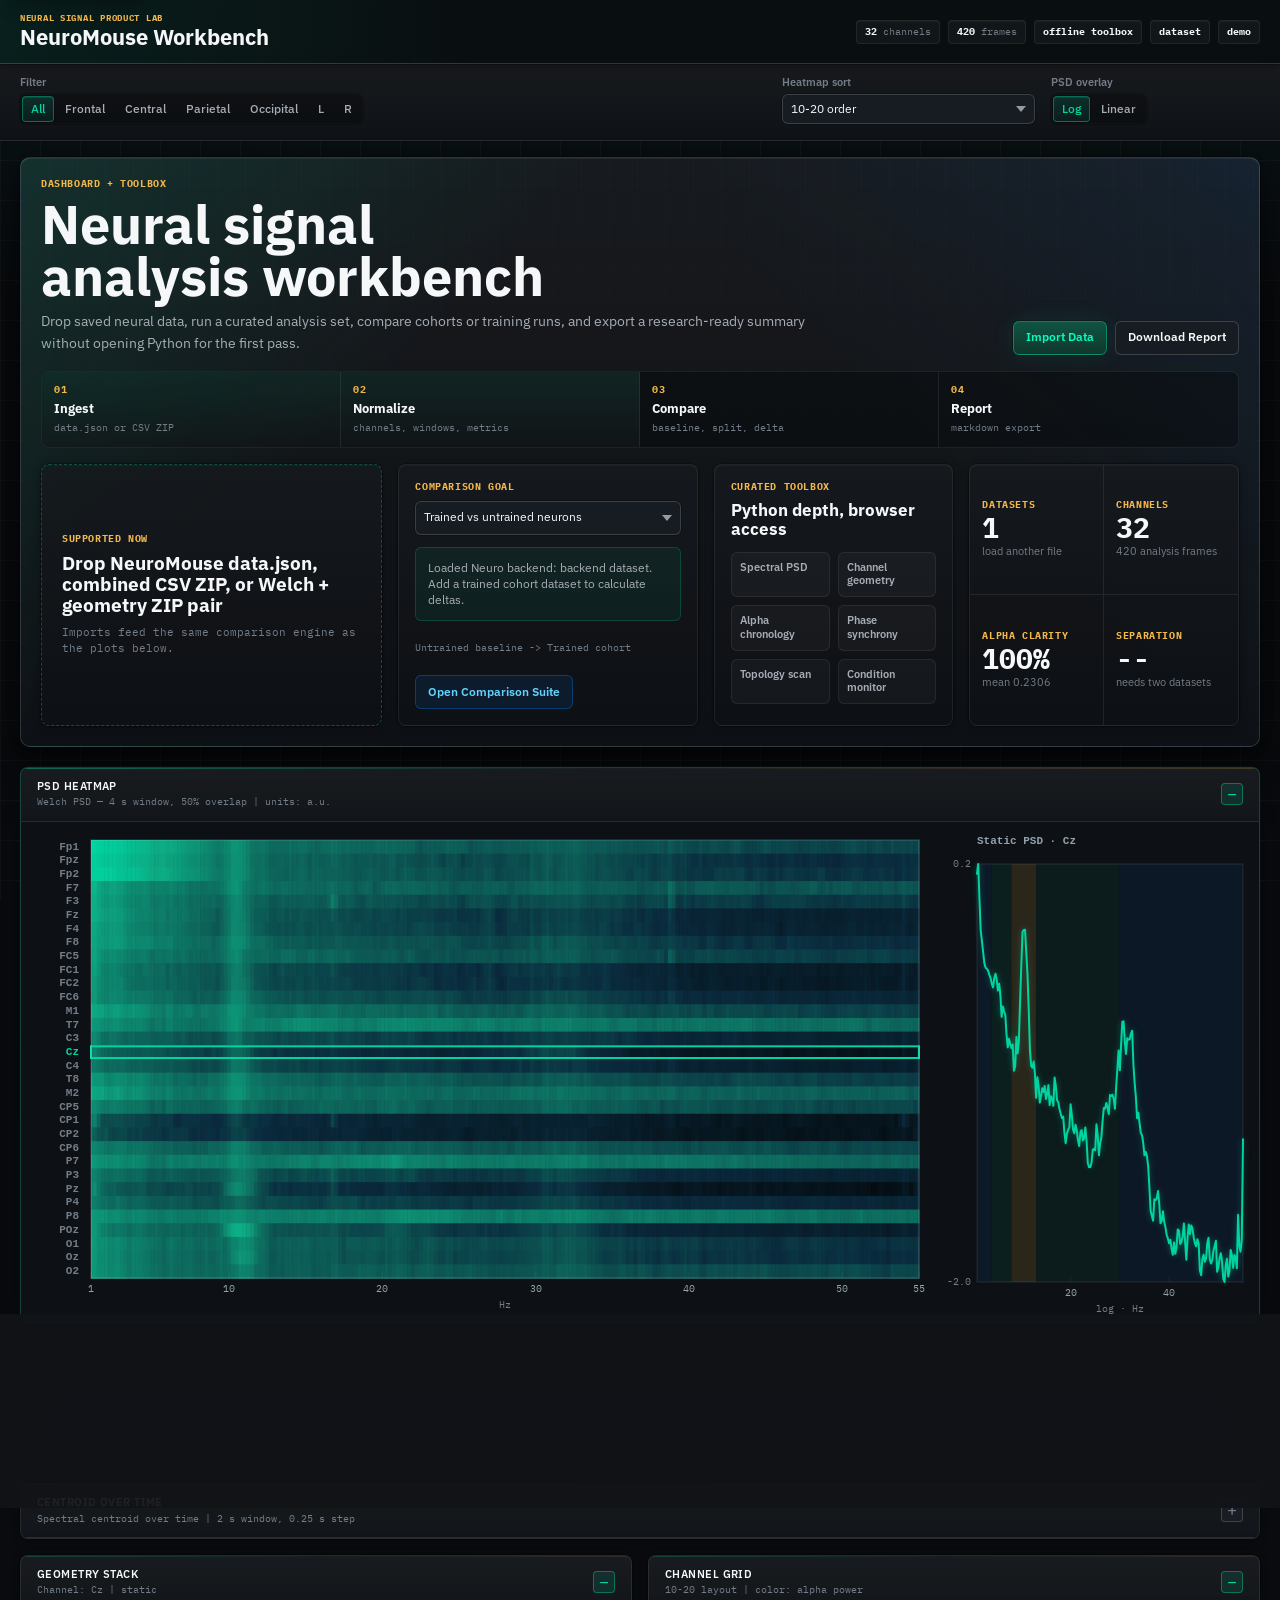
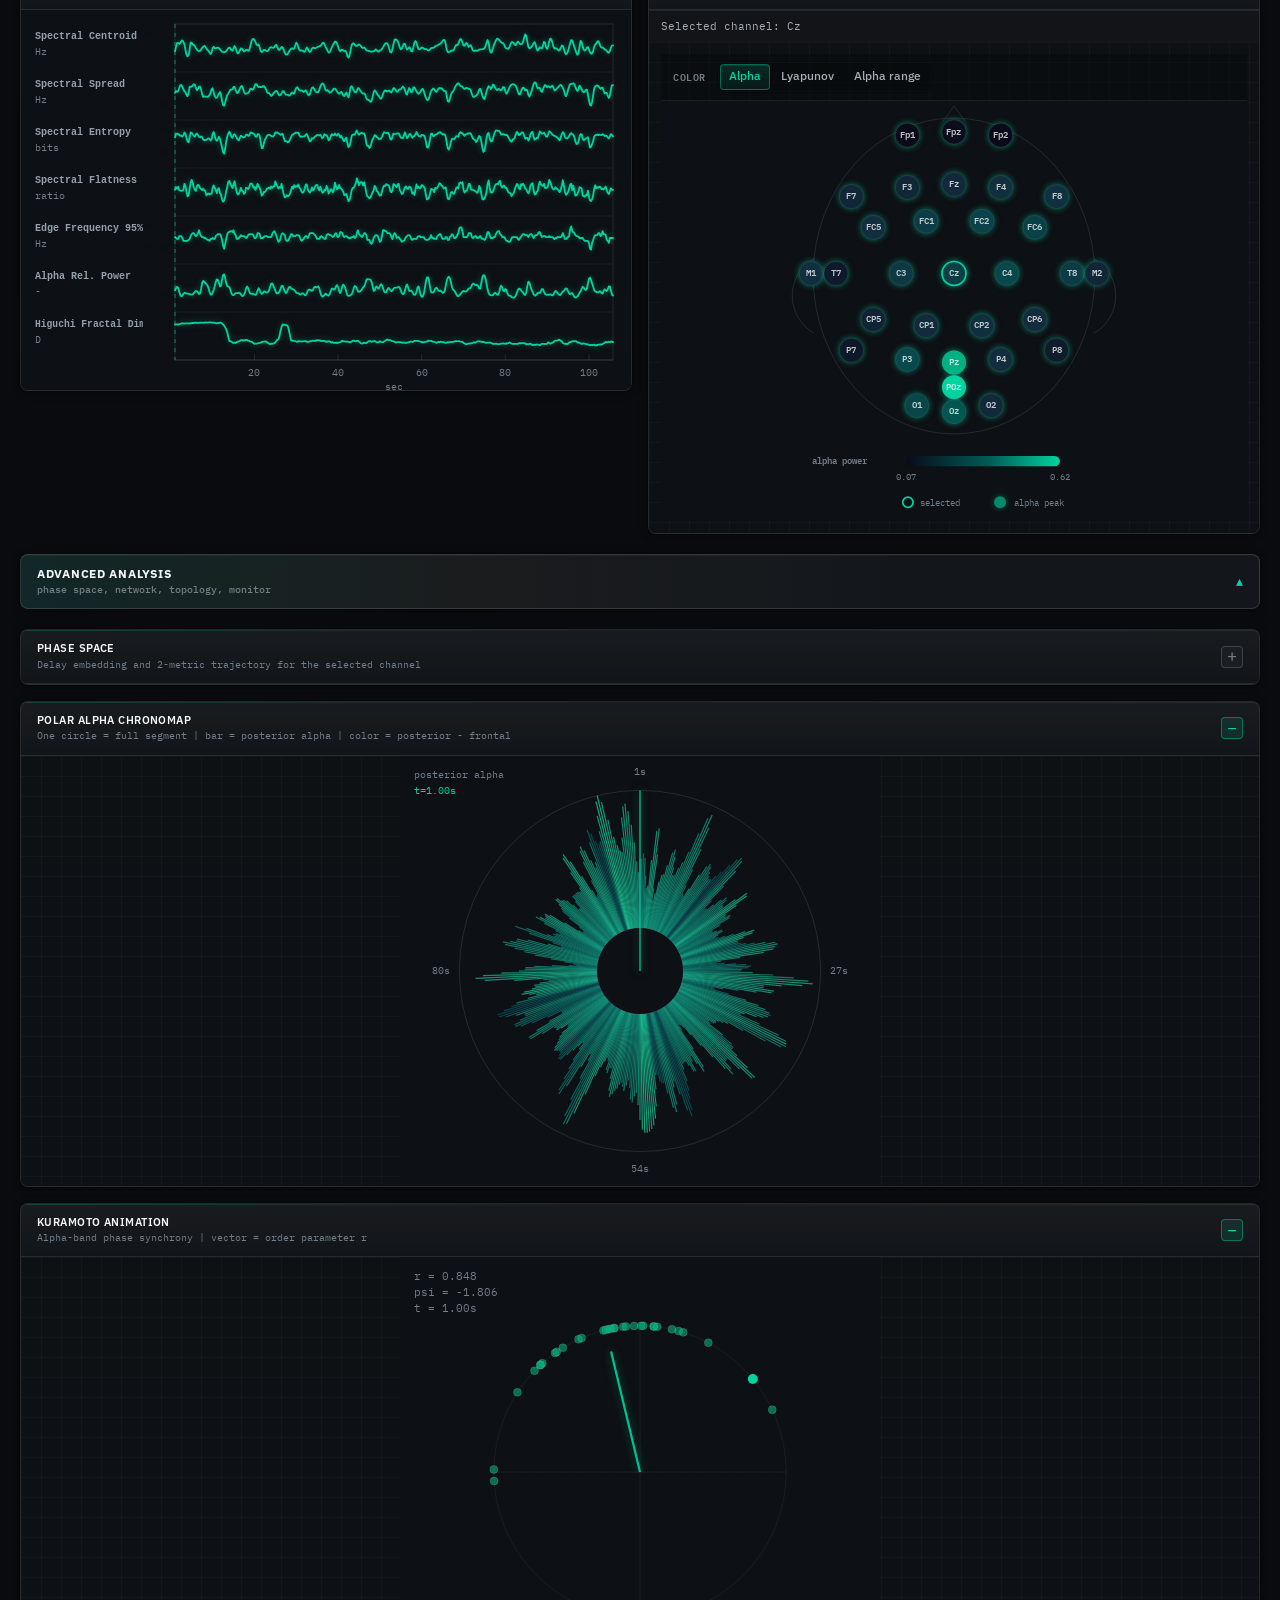
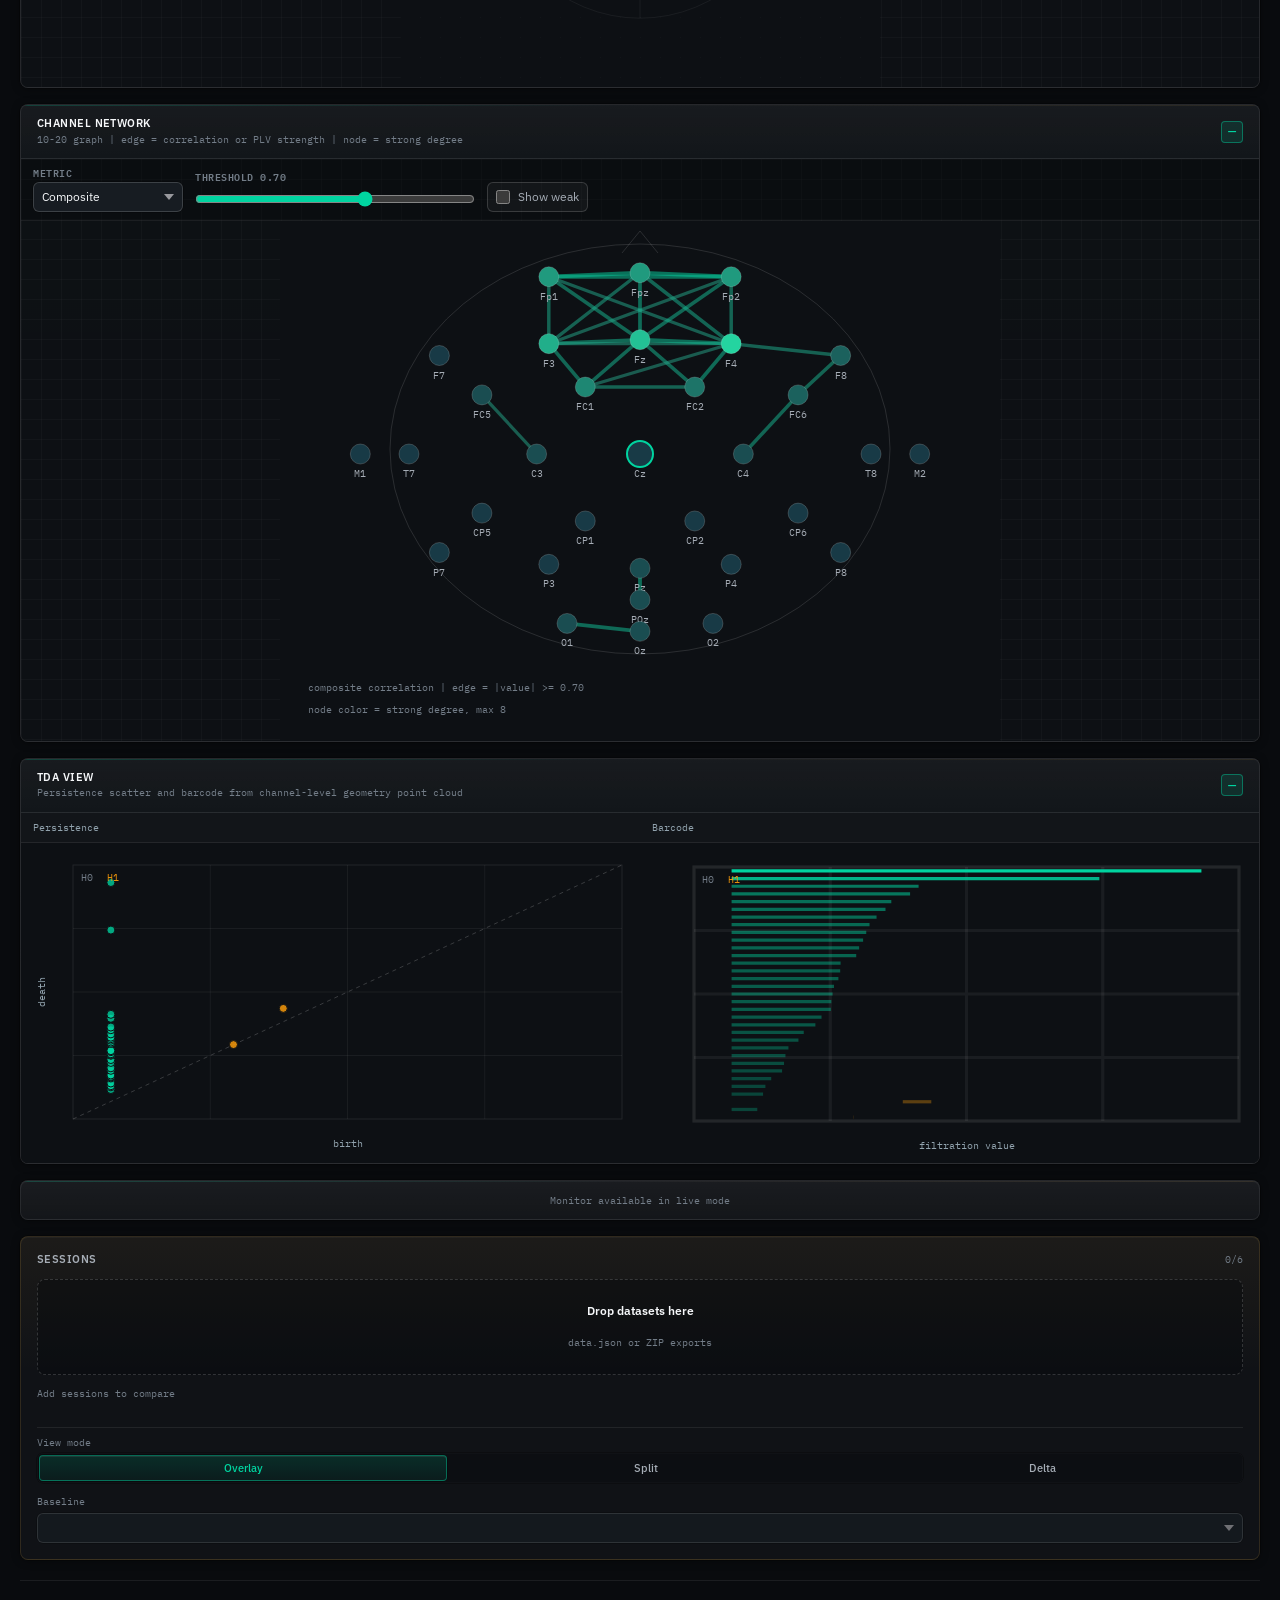
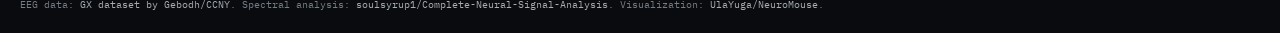
==== GUI/neuro_signal_importer_analyzer/neuro_signal_webapp/neuromouse/index.html @ 522aad85 "new GUI version" ====
<!doctype html>
<html lang="en">
  <head>
    <meta charset="utf-8">
    <meta name="viewport" content="width=device-width, initial-scale=1">
    <meta name="description" content="NeuroMouse neural signal analysis workbench for offline and live EEG comparison.">
    <meta name="theme-color" content="#111113">
    <title>NeuroMouse Neural Workbench</title>
    <link rel="icon" href="data:,">
    <link rel="preconnect" href="https://fonts.googleapis.com">
    <link rel="preconnect" href="https://fonts.gstatic.com" crossorigin>
    <link href="https://fonts.googleapis.com/css2?family=IBM+Plex+Mono:wght@400;500;600;700&family=IBM+Plex+Sans:wght@400;500;600;700&display=swap" rel="stylesheet">
    <link rel="stylesheet" href="./style.css?v=0.11.0">
  </head>
  <body>
    <a class="skip-link" href="#dashboard">Skip to dashboard</a>
    <div class="app-shell">
      <header class="app-header">
        <div class="brand-block">
          <span class="brand-kicker">Neural Signal Product Lab</span>
          <h1>NeuroMouse Workbench</h1>
        </div>
        <div class="header-status" aria-label="Dashboard dataset summary">
          <span><strong>32</strong> channels</span>
          <span><strong>420</strong> frames</span>
          <span><strong>offline</strong> toolbox</span>
        </div>
      </header>

      <section class="control-panel" aria-label="Dashboard controls">
        <div class="control-panel-body">
          <div class="control-group control-group-filter">
            <span class="control-label">Filter</span>
            <div class="segmented" data-control="filter" role="group" aria-label="Channel filter">
              <button type="button" class="is-active" data-filter="all" aria-label="Show all channels">All</button>
              <button type="button" data-filter="frontal" aria-label="Show frontal channels">Frontal</button>
              <button type="button" data-filter="central_temporal" aria-label="Show central channels">Central</button>
              <button type="button" data-filter="parietal" aria-label="Show parietal channels">Parietal</button>
              <button type="button" data-filter="occipital" aria-label="Show occipital channels">Occipital</button>
              <button type="button" data-filter="L" aria-label="Show left hemisphere channels">L</button>
              <button type="button" data-filter="R" aria-label="Show right hemisphere channels">R</button>
            </div>
          </div>

          <div class="control-group">
            <label class="control-label" for="channel-sort">Heatmap sort</label>
            <select id="channel-sort">
              <option value="layout">10-20 order</option>
              <option value="alpha">Alpha power</option>
              <option value="centroid">Centroid</option>
            </select>
          </div>

          <div class="control-group">
            <span class="control-label">PSD overlay</span>
            <div class="segmented" data-control="psd-scale" role="group" aria-label="PSD overlay scale">
              <button type="button" class="is-active" data-scale="log" aria-label="Use logarithmic PSD scale">Log</button>
              <button type="button" data-scale="linear" aria-label="Use linear PSD scale">Linear</button>
            </div>
          </div>

          <div class="control-group live-controls">
            <label class="control-label" for="live-url">Live source</label>
            <div class="live-row">
              <input id="live-url" name="live-url" type="url" value="ws://127.0.0.1:8766" autocomplete="off" spellcheck="false">
              <button type="button" id="live-connect">Connect</button>
              <button type="button" id="live-disconnect" disabled>Disconnect</button>
            </div>
            <div class="live-readouts" aria-live="polite">
              <span id="live-status" class="live-status">static replay</span>
              <span>frames <strong id="live-frames">0</strong></span>
              <span>time <strong id="live-time">—</strong></span>
              <span>compute <strong id="live-compute">—</strong></span>
              <span>alpha <strong id="live-alpha">—</strong></span>
              <span class="visually-hidden">dashboard <strong id="load-status">Ready</strong></span>
            </div>
          </div>
        </div>
      </section>

      <div class="app-body">
        <main id="dashboard" class="dashboard" aria-busy="true" tabindex="-1">

          <section class="workbench" aria-labelledby="workbench-title">
            <div class="workbench-head">
              <div class="workbench-title-block">
                <span class="workbench-kicker">Dashboard + toolbox</span>
                <h2 id="workbench-title">Neural signal analysis workbench</h2>
                <p>
                  Drop saved neural data, run a curated analysis set, compare cohorts or training runs,
                  and export a research-ready summary without opening Python for the first pass.
                </p>
              </div>
              <div class="workbench-actions" aria-label="Workbench actions">
                <button id="workbench-import" class="primary-action" type="button">Import Data</button>
                <button id="workbench-report" type="button">Download Report</button>
              </div>
            </div>

            <div class="pipeline-strip" aria-label="Analysis pipeline">
              <div class="pipeline-step is-ready">
                <span>01</span>
                <strong>Ingest</strong>
                <small>data.json or CSV ZIP</small>
              </div>
              <div class="pipeline-step is-ready">
                <span>02</span>
                <strong>Normalize</strong>
                <small>channels, windows, metrics</small>
              </div>
              <div class="pipeline-step">
                <span>03</span>
                <strong>Compare</strong>
                <small>baseline, split, delta</small>
              </div>
              <div class="pipeline-step">
                <span>04</span>
                <strong>Report</strong>
                <small>markdown export</small>
              </div>
            </div>

            <div class="workbench-grid">
              <button id="workbench-drop-zone" class="workbench-drop-zone" type="button" aria-label="Import saved neural signal datasets">
                <span class="drop-rail">Supported Now</span>
                <strong>Drop NeuroMouse data.json, combined CSV ZIP, or Welch + geometry ZIP pair</strong>
                <small>Imports feed the same comparison engine as the plots below.</small>
              </button>

              <div class="cohort-console" aria-label="Cohort comparison setup">
                <div class="console-head">
                  <span>Comparison Goal</span>
                  <select id="workbench-scenario" aria-label="Comparison goal">
                    <option value="trained-vs-naive">Trained vs untrained neurons</option>
                    <option value="healthy-vs-diagnosed">Healthy vs diagnosed patients</option>
                    <option value="baseline-vs-treatment">Baseline vs treatment</option>
                    <option value="session-repeatability">Repeatability check</option>
                  </select>
                </div>
                <div id="workbench-status" class="workbench-status" aria-live="polite">Loading analysis workspace…</div>
                <div id="workbench-comparisons" class="comparison-readout"></div>
                <button id="workbench-open-comparison" class="console-link" type="button">Open Comparison Suite</button>
              </div>

              <div class="toolbox-console" aria-label="Curated toolbox">
                <div class="toolbox-head">
                  <span>Curated Toolbox</span>
                  <strong>Python depth, browser access</strong>
                </div>
                <div class="toolbox-list">
                  <span>Spectral PSD</span>
                  <span>Channel geometry</span>
                  <span>Alpha chronology</span>
                  <span>Phase synchrony</span>
                  <span>Topology scan</span>
                  <span>Condition monitor</span>
                </div>
              </div>

              <div id="workbench-metrics" class="workbench-metrics" aria-label="Workbench metrics"></div>
            </div>
          </section>

          <!-- PSD Heatmap — full width, top -->
          <section class="panel panel-psd panel-collapsible is-expanded" aria-labelledby="psd-title">
            <div class="panel-head">
              <div>
                <h2 id="psd-title">PSD Heatmap</h2>
                <p>Welch PSD — 4 s window, 50% overlap | units: a.u.</p>
              </div>
              <span class="panel-toggle-icon" aria-hidden="true">−</span>
            </div>
            <div class="panel-body">
              <div id="psd-legend" class="session-legend" hidden></div>
              <div class="psd-layout">
                <canvas id="psd-heatmap" class="chart chart-heatmap" width="760" height="420" role="img" aria-label="Welch PSD heatmap by frequency and channel"></canvas>
                <canvas id="psd-overlay" class="chart chart-overlay" width="320" height="420" role="img" aria-label="PSD line for the selected channel"></canvas>
              </div>
            </div>
          </section>

          <!-- Playback — sticky player; direct child of #dashboard so it follows the whole page -->
          <section class="panel panel-playback" aria-labelledby="playback-title">
            <div class="panel-head">
              <div>
                <h2 id="playback-title">Playback</h2>
                <p class="playback-label">Animate all views</p>
              </div>
            </div>
            <div id="playback-bar" class="playback-bar"></div>
          </section>

          <!-- ── Home grid ──────────────────────────────────────────── -->
          <div id="home-views">

            <!-- Centroid — collapsed by default -->
            <section class="panel panel-centroid panel-collapsible" aria-labelledby="centroid-title">
              <div class="panel-head">
                <div>
                  <h2 id="centroid-title">Centroid Over Time</h2>
                  <p>Spectral centroid over time | 2 s window, 0.25 s step</p>
                </div>
                <span class="panel-toggle-icon" aria-hidden="true">+</span>
              </div>
              <div class="panel-body">
                <div id="centroid-legend" class="session-legend" hidden></div>
                <canvas id="centroid-chart" class="chart chart-wide" width="1120" height="300" role="img" aria-label="Spectral centroid lines over time"></canvas>
              </div>
            </section>

            <!-- Geometry Stack + Channel Grid — side by side, expanded -->
            <section class="panel panel-geometry panel-collapsible is-expanded" aria-labelledby="geometry-title">
              <div class="panel-head">
                <div>
                  <h2 id="geometry-title">Geometry Stack</h2>
                  <p id="geometry-caption">Channel: Cz</p>
                </div>
                <span class="panel-toggle-icon" aria-hidden="true">−</span>
              </div>
              <div class="panel-body">
                <div id="geometry-legend" class="session-legend" hidden></div>
                <canvas id="geometry-chart" class="chart chart-stack" width="820" height="520" role="img" aria-label="Sliding spectral geometry for the selected channel"></canvas>
              </div>
            </section>

            <section class="panel panel-grid panel-collapsible is-expanded" aria-labelledby="grid-title">
              <div class="panel-head">
                <div>
                  <h2 id="grid-title">Channel Grid</h2>
                  <p id="grid-caption">10-20 layout | color: alpha rel. power</p>
                </div>
                <span class="panel-toggle-icon" aria-hidden="true">−</span>
              </div>
              <div class="panel-body">
                <p id="selected-channel" class="grid-selection" aria-live="polite">Selected channel: Cz</p>
                <div id="channel-grid" class="channel-grid" aria-label="EEG 10-20 channel grid"></div>
              </div>
            </section>

          </div><!-- #home-views -->

          <!-- ── Advanced Analysis Toggle ───────────────────────────── -->
          <button id="advanced-toggle" class="advanced-toggle-btn" type="button" aria-expanded="true" aria-controls="advanced-views">
            <span>
              <strong>Advanced Analysis</strong>
              <small>phase space, network, topology, monitor</small>
            </span>
            <span class="toggle-chevron">▴</span>
          </button>

          <!-- ── Advanced Views ─────────────────────────────────────── -->
          <div id="advanced-views" style="display:grid">

            <section class="panel panel-phase panel-collapsible" aria-labelledby="phase-title">
              <div class="panel-head">
                <div>
                  <h2 id="phase-title">Phase Space</h2>
                  <p>Delay embedding and 2-metric trajectory for the selected channel</p>
                </div>
                <span class="panel-toggle-icon" aria-hidden="true">+</span>
              </div>
              <div class="panel-body">
                <div id="phase-space" class="phase-space"></div>
              </div>
            </section>

            <section class="panel panel-polar panel-collapsible is-expanded" aria-labelledby="polar-title">
              <div class="panel-head">
                <div>
                  <h2 id="polar-title">Polar Alpha Chronomap</h2>
                  <p>One circle = full segment | bar = posterior alpha | color = posterior - frontal</p>
                </div>
                <span class="panel-toggle-icon" aria-hidden="true">+</span>
              </div>
              <div class="panel-body">
                <div id="polar-chronomap" class="polar-chronomap"></div>
              </div>
            </section>

            <section class="panel panel-kuramoto panel-collapsible is-expanded" aria-labelledby="kuramoto-title">
              <div class="panel-head">
                <div>
                  <h2 id="kuramoto-title">Kuramoto Animation</h2>
                  <p>Alpha-band phase synchrony | vector = order parameter r</p>
                </div>
                <span class="panel-toggle-icon" aria-hidden="true">+</span>
              </div>
              <div class="panel-body">
                <div id="kuramoto-view" class="kuramoto-view"></div>
              </div>
            </section>

            <section class="panel panel-network panel-collapsible is-expanded" aria-labelledby="network-title">
              <div class="panel-head">
                <div>
                  <h2 id="network-title">Channel Network</h2>
                  <p>10-20 graph | edge = correlation or PLV strength | node = strong degree</p>
                </div>
                <span class="panel-toggle-icon" aria-hidden="true">+</span>
              </div>
              <div class="panel-body">
                <div id="channel-network" class="channel-network"></div>
              </div>
            </section>

            <section class="panel panel-tda panel-collapsible is-expanded" aria-labelledby="tda-title">
              <div class="panel-head">
                <div>
                  <h2 id="tda-title">TDA View</h2>
                  <p>Persistence scatter and barcode from channel-level geometry point cloud</p>
                </div>
                <span class="panel-toggle-icon" aria-hidden="true">+</span>
              </div>
              <div class="panel-body">
                <div id="tda-view" class="tda-view"></div>
              </div>
            </section>

            <section id="monitor-panel" class="panel panel-monitor monitor-panel static-mode" aria-labelledby="monitor-title"></section>

            <aside class="session-sidebar" aria-label="Session comparison">
              <div class="session-sidebar-head">
                <h2>Sessions</h2>
                <span id="session-count">0/6</span>
              </div>
              <button id="session-drop-zone" class="drop-zone" type="button" aria-label="Add NeuroMouse datasets">
                <strong>Drop datasets here</strong>
                <span>data.json or ZIP exports</span>
              </button>
              <input id="session-file-input" name="session-files" type="file" accept=".json,.zip,application/json,application/zip" multiple aria-label="NeuroMouse dataset files" hidden>
              <p id="session-message" class="session-message" aria-live="polite">Add sessions to compare</p>
              <div id="session-list" class="session-list"></div>
              <div class="session-controls">
                <div class="session-control-block">
                  <span class="session-control-label">View mode</span>
                  <div class="segmented session-mode" data-control="view-mode" role="group" aria-label="View mode">
                    <button type="button" class="is-active" data-view-mode="overlay" aria-label="Use overlay comparison mode">Overlay</button>
                    <button type="button" data-view-mode="split" aria-label="Use split comparison mode">Split</button>
                    <button type="button" data-view-mode="delta" aria-label="Use delta comparison mode">Delta</button>
                  </div>
                </div>
                <label class="session-control-block" for="baseline-select">
                  <span class="session-control-label">Baseline</span>
                  <select id="baseline-select"></select>
                </label>
              </div>
            </aside>

          </div><!-- #advanced-views -->

        </main>
      </div>

      <footer class="app-footer">
        EEG data:
        <a href="https://zenodo.org/records/15572614">GX dataset by Gebodh/CCNY</a>.
        Spectral analysis:
        <a href="https://github.com/soulsyrup1/Complete-Neural-Signal-Analysis">soulsyrup1/Complete-Neural-Signal-Analysis</a>.
        Visualization:
        <a href="https://github.com/UlaYuga/NeuroMouse">UlaYuga/NeuroMouse</a>.
      </footer>
    </div>

    <div id="tooltip" class="tooltip" hidden></div>
    <script type="module" src="./js/layout.js?v=0.11.0"></script>
    <script>
      (function () {
        // ── Collapsible panels ──────────────────────────────────────────
        document.querySelectorAll('.panel-collapsible').forEach(function (panel, index) {
          var head = panel.querySelector('.panel-head');
          var body = panel.querySelector('.panel-body');
          var icon = panel.querySelector('.panel-toggle-icon');
          var title = panel.querySelector('h2');
          if (!head || !body || !icon) return;

          if (!body.id) {
            body.id = (title && title.id ? title.id : 'panel-' + index) + '-body';
          }

          icon.classList.add('panel-collapse-toggle');
          head.setAttribute('role', 'button');
          head.setAttribute('tabindex', '0');
          head.setAttribute('aria-controls', body.id);

          function syncPanelState() {
            var expanded = panel.classList.contains('is-expanded');
            var label = title ? title.textContent.trim() : 'panel';
            icon.textContent = expanded ? '−' : '+';
            head.setAttribute('aria-expanded', expanded ? 'true' : 'false');
            head.setAttribute('aria-label', (expanded ? 'Collapse ' : 'Expand ') + label);
            body.inert = !expanded;
            body.setAttribute('aria-hidden', expanded ? 'false' : 'true');
          }

          function togglePanel() {
            var expanded = panel.classList.toggle('is-expanded');
            syncPanelState();
            // Notify views of resize after animation settles.
            if (expanded) {
              setTimeout(function () { window.dispatchEvent(new Event('resize')); }, 320);
            }
          }

          head.addEventListener('click', function (event) {
            var target = event.target;
            if (target && target.nodeType !== 1) target = target.parentElement;
            if (target && target.closest('a, input, select, textarea, label')) return;
            togglePanel();
          });
          head.addEventListener('keydown', function (event) {
            if (event.key !== 'Enter' && event.key !== ' ') return;
            event.preventDefault();
            togglePanel();
          });
          syncPanelState();
        });

        // ── Advanced Analysis toggle ────────────────────────────────────
        var advBtn = document.getElementById('advanced-toggle');
        var advSection = document.getElementById('advanced-views');
        function setAdvancedOpen(open) {
          advSection.style.display = open ? 'grid' : 'none';
          advBtn.setAttribute('aria-expanded', open ? 'true' : 'false');
          advBtn.querySelector('.toggle-chevron').textContent = open ? '▴' : '▾';
          if (open) {
            setTimeout(function () { window.dispatchEvent(new Event('resize')); }, 50);
          }
        }
        advBtn.addEventListener('click', function () {
          var open = advSection.style.display !== 'none';
          setAdvancedOpen(!open);
        });
      }());
    </script>
  </body>
</html>
---- GUI/neuro_signal_importer_analyzer/neuro_signal_webapp/neuromouse/style.css ----
:root {
  color-scheme: dark;

  --bg-0: #090b0e;
  --bg-1: rgba(17, 20, 24, 0.94);
  --bg-2: #1a1e24;
  --bg-3: #252a31;
  --bg-vibrancy: rgba(11, 13, 16, 0.86);
  --surface-rail: rgba(255, 255, 255, 0.025);
  --surface-inset: rgba(5, 7, 10, 0.34);

  --text-primary: #f5f7f9;
  --text-secondary: #a6adb6;
  --text-tertiary: #737d88;
  --text-mono: #91a2ad;

  --border: rgba(255, 255, 255, 0.075);
  --border-strong: rgba(255, 255, 255, 0.16);
  --border-accent: rgba(0, 212, 160, 0.42);

  --accent: #00d4a0;
  --accent-bright: #00ffbf;
  --accent-dim: rgba(0, 212, 160, 0.12);
  --accent-glow:
    0 0 10px rgba(0, 212, 160, 0.35),
    0 0 24px rgba(0, 212, 160, 0.15);

  --accent-blue: #0a84ff;
  --accent-blue-dim: rgba(10, 132, 255, 0.15);
  --accent-amber: #f2b84b;
  --accent-amber-dim: rgba(242, 184, 75, 0.12);
  --danger: #ff453a;

  --shadow-xs: 0 0 0 0.5px rgba(0, 0, 0, 0.55);
  --shadow-sm: 0 0 0 0.5px rgba(0, 0, 0, 0.55), 0 1px 8px rgba(0, 0, 0, 0.38);
  --shadow-md: 0 0 0 0.5px rgba(0, 0, 0, 0.6), 0 8px 24px rgba(0, 0, 0, 0.48);
  --shadow-lg:
    0 0 0 0.5px rgba(0, 0, 0, 0.55),
    0 8px 32px rgba(0, 0, 0, 0.55),
    0 24px 60px rgba(0, 0, 0, 0.3);

  --r-window: 10px;
  --r-card: 8px;
  --r-btn: 6px;
  --r-tag: 4px;
  --r-pill: 14px;

  --font:
    "IBM Plex Sans", "SF Pro Text", -apple-system, BlinkMacSystemFont,
    "Segoe UI", "Helvetica Neue", Arial, sans-serif;
  --font-display:
    "IBM Plex Sans", "SF Pro Display", -apple-system, BlinkMacSystemFont,
    "Segoe UI", "Helvetica Neue", Arial, sans-serif;
  --font-mono:
    "IBM Plex Mono", "SF Mono", "Menlo", "Monaco", "Cascadia Mono",
    "Roboto Mono", "Courier New", monospace;

  --s1: 4px;
  --s2: 8px;
  --s3: 12px;
  --s4: 16px;
  --s5: 20px;
  --s6: 24px;
  --s8: 32px;

  --ease: cubic-bezier(0.25, 0.46, 0.45, 0.94);
  --t-fast: 120ms;
  --t-normal: 200ms;
}

*,
*::before,
*::after {
  box-sizing: border-box;
  margin: 0;
  padding: 0;
}

html {
  min-width: 320px;
  min-height: 100vh;
  background-color: var(--bg-0);
}

body {
  min-height: 100vh;
  color: var(--text-primary);
  font-family: var(--font);
  font-size: 13px;
  font-kerning: normal;
  font-synthesis-weight: none;
  line-height: 1.5;
  letter-spacing: 0;
  overflow-x: hidden;
  background-color: var(--bg-0);
  background-image:
    linear-gradient(180deg, rgba(0, 212, 160, 0.055), transparent 34%),
    linear-gradient(90deg, rgba(255, 255, 255, 0.028) 1px, transparent 1px),
    linear-gradient(rgba(255, 255, 255, 0.026) 1px, transparent 1px);
  background-size: auto, 40px 40px, 40px 40px;
  background-attachment: fixed;
  -webkit-font-smoothing: antialiased;
  -webkit-tap-highlight-color: rgba(0, 212, 160, 0.16);
}

a {
  color: var(--text-secondary);
  text-decoration: none;
  transition:
    color var(--t-fast) var(--ease),
    text-shadow var(--t-fast) var(--ease);
}

a:hover {
  color: var(--text-primary);
  text-shadow: 0 0 12px rgba(0, 212, 160, 0.2);
}

.skip-link {
  position: fixed;
  top: var(--s3);
  left: var(--s3);
  z-index: 300;
  padding: var(--s2) var(--s3);
  border: 0.5px solid var(--border-strong);
  border-radius: var(--r-btn);
  background: var(--bg-3);
  color: var(--text-primary);
  box-shadow: var(--shadow-md);
  transform: translateY(-160%);
  transition: transform var(--t-fast) var(--ease);
}

.skip-link:focus-visible {
  transform: translateY(0);
}

.visually-hidden {
  position: absolute;
  overflow: hidden;
  width: 1px;
  height: 1px;
  clip: rect(0 0 0 0);
  white-space: nowrap;
}

.app-shell {
  width: min(1520px, 100%);
  margin: 0 auto;
  padding: 0 var(--s5) var(--s5);
}

.app-header {
  position: sticky;
  top: 0;
  z-index: 100;
  display: flex;
  align-items: center;
  justify-content: space-between;
  gap: var(--s5);
  min-height: 64px;
  margin: 0 calc(var(--s5) * -1);
  padding: 0 var(--s5);
  border-bottom: 0.5px solid var(--border-strong);
  background:
    linear-gradient(90deg, rgba(0, 212, 160, 0.09), transparent 38%),
    var(--bg-vibrancy);
  backdrop-filter: saturate(180%) blur(24px);
  -webkit-backdrop-filter: saturate(180%) blur(24px);
  box-shadow: var(--shadow-sm);
}

.brand-block {
  display: grid;
  gap: 2px;
  min-width: 0;
}

.brand-kicker {
  color: var(--accent-amber);
  font-family: var(--font-mono);
  font-size: 9px;
  font-weight: 700;
  letter-spacing: 0.08em;
  line-height: 1;
  text-transform: uppercase;
}

.header-status {
  display: flex;
  flex-wrap: wrap;
  gap: var(--s2);
  justify-content: flex-end;
  min-width: 0;
  color: var(--text-tertiary);
  font-family: var(--font-mono);
  font-size: 10px;
  line-height: 1.2;
}

.header-status span {
  min-width: 0;
  padding: 5px 8px;
  border: 0.5px solid var(--border);
  border-radius: var(--r-tag);
  background: rgba(255, 255, 255, 0.035);
  box-shadow: inset 0 1px 0 rgba(255, 255, 255, 0.035);
}

.header-status strong {
  color: var(--text-primary);
  font-weight: 700;
}

.control-label,
.app-footer,
.phase-title-line,
.playback-time {
  font-family: var(--font-mono);
}

h1,
h2 {
  color: var(--text-primary);
  font-family: var(--font-display);
  letter-spacing: 0;
  text-wrap: balance;
}

h1 {
  font-size: 22px;
  font-weight: 700;
  letter-spacing: 0;
  line-height: 1.15;
  white-space: nowrap;
}

h2 {
  font-size: 11px;
  font-weight: 600;
  letter-spacing: 0.04em;
  line-height: 1.2;
  text-transform: uppercase;
  color: var(--text-secondary);
}

.control-panel {
  position: sticky;
  top: 64px;
  z-index: 90;
  margin: 0 calc(var(--s5) * -1) var(--s4);
  border-bottom: 0.5px solid var(--border);
  background:
    linear-gradient(180deg, rgba(255, 255, 255, 0.038), transparent),
    rgba(15, 18, 22, 0.94);
  backdrop-filter: saturate(160%) blur(18px);
  -webkit-backdrop-filter: saturate(160%) blur(18px);
}

.control-label {
  color: var(--text-tertiary);
  font-family: var(--font);
  font-size: 11px;
  font-weight: 600;
  letter-spacing: 0;
  line-height: 1.25;
  text-transform: none;
}

.control-panel-body {
  display: grid;
  grid-template-columns: minmax(340px, 1fr) minmax(170px, 0.34fr) minmax(150px, 0.28fr);
  gap: var(--s4);
  align-items: end;
  padding: var(--s3) var(--s5) var(--s4);
}

.control-group {
  display: grid;
  gap: var(--s1);
  min-width: 0;
}

.live-controls {
  display: none;
}

.segmented,
.live-row {
  display: flex;
  gap: 2px;
  align-items: center;
}

.segmented {
  width: fit-content;
  max-width: 100%;
  flex-wrap: wrap;
  padding: 2px;
  border-radius: var(--r-btn);
  background: var(--surface-inset);
  box-shadow:
    inset 0 0 0 0.5px rgba(255, 255, 255, 0.035),
    var(--shadow-xs);
}

button,
select,
input {
  min-height: 30px;
  border: 0.5px solid var(--border-strong);
  border-radius: var(--r-btn);
  background-color: #171c22;
  color: var(--text-primary);
  font: inherit;
  font-size: 12px;
  letter-spacing: 0;
  line-height: 1.2;
  touch-action: manipulation;
}

button {
  padding: 0 var(--s2);
  cursor: pointer;
  transition:
    background-color var(--t-fast) var(--ease),
    border-color var(--t-fast) var(--ease),
    color var(--t-fast) var(--ease),
    box-shadow var(--t-fast) var(--ease),
    transform var(--t-fast) var(--ease);
}

button:hover,
select:hover,
input:hover {
  border-color: var(--border-accent);
}

button:focus-visible,
select:focus-visible,
input:focus-visible {
  outline: 2px solid rgba(0, 212, 160, 0.45);
  outline-offset: 2px;
  border-color: var(--accent);
}

button:disabled {
  cursor: not-allowed;
  opacity: 0.42;
}

.segmented button {
  height: 26px;
  min-height: 26px;
  border-color: transparent;
  border-radius: var(--r-tag);
  background: transparent;
  color: var(--text-secondary);
  font-size: 12px;
  font-weight: 500;
}

.segmented button:hover {
  background-color: rgba(255, 255, 255, 0.07);
  color: var(--text-primary);
}

.segmented button.is-active {
  border-color: var(--border-accent);
  background:
    linear-gradient(180deg, rgba(0, 255, 191, 0.13), rgba(0, 212, 160, 0.08));
  color: var(--accent);
  box-shadow: var(--shadow-xs), inset 0 1px 0 rgba(255, 255, 255, 0.08);
}

select {
  width: 100%;
  padding: 0 22px 0 var(--s2);
  cursor: pointer;
  appearance: none;
  -webkit-appearance: none;
  background-image: url("data:image/svg+xml,%3Csvg xmlns='http://www.w3.org/2000/svg' width='10' height='6'%3E%3Cpath d='M0 0l5 6 5-6z' fill='%2398989D'/%3E%3C/svg%3E");
  background-repeat: no-repeat;
  background-position: right 8px center;
  box-shadow: var(--shadow-xs);
}

input {
  width: min(280px, 100%);
  padding: 0 var(--s2);
  font-family: var(--font-mono);
  font-size: 12px;
  box-shadow: var(--shadow-xs);
}

input[type="url"]:focus-visible,
input[type="number"]:focus-visible {
  box-shadow: var(--shadow-xs), 0 0 0 2px var(--accent-dim);
}

.live-row {
  gap: var(--s2);
}

.live-row input {
  flex: 1 1 240px;
  width: auto;
}

.live-readouts {
  display: flex;
  flex-wrap: wrap;
  gap: 6px var(--s3);
  align-items: center;
  min-height: 22px;
  color: var(--text-tertiary);
  font-family: var(--font-mono);
  font-size: 10px;
  font-variant-numeric: tabular-nums;
  line-height: 1.35;
}

.live-readouts span {
  min-width: 0;
}

.live-readouts strong {
  color: var(--text-secondary);
  font-weight: 600;
}

.live-status {
  max-width: 100%;
  color: var(--text-tertiary);
  overflow: hidden;
  text-overflow: ellipsis;
  white-space: nowrap;
}

.live-status.is-connecting {
  color: var(--accent-blue);
}

.live-status.is-live {
  color: var(--accent);
  animation: pulse 1.5s ease-in-out infinite;
}

.live-status.is-error {
  color: var(--danger);
}

.playback-label {
  font-size: 10px;
  letter-spacing: 0.06em;
  text-transform: uppercase;
  color: var(--text-tertiary);
  font-family: var(--font-mono);
}

.advanced-toggle-btn {
  width: 100%;
  min-height: 54px;
  padding: var(--s3) var(--s4);
  background:
    linear-gradient(90deg, rgba(0, 212, 160, 0.085), rgba(242, 184, 75, 0.035), transparent 72%),
    rgba(21, 25, 30, 0.92);
  border: 0.5px solid rgba(255, 255, 255, 0.13);
  border-radius: var(--r-card);
  color: var(--text-secondary);
  font-family: var(--font);
  text-align: left;
  cursor: pointer;
  display: flex;
  align-items: center;
  justify-content: space-between;
  gap: var(--s3);
  box-shadow: var(--shadow-sm), inset 0 1px 0 rgba(255, 255, 255, 0.035);
  transition:
    background var(--t-fast) var(--ease),
    border-color var(--t-fast) var(--ease),
    color var(--t-fast) var(--ease);
}

.advanced-toggle-btn:hover {
  border-color: rgba(0, 212, 160, 0.32);
  background:
    linear-gradient(90deg, rgba(0, 212, 160, 0.12), rgba(242, 184, 75, 0.05), transparent 72%),
    rgba(25, 30, 36, 0.96);
  color: var(--text-primary);
}

.advanced-toggle-btn strong {
  display: block;
  color: var(--text-primary);
  font-size: 12px;
  font-weight: 700;
  letter-spacing: 0.06em;
  line-height: 1.1;
  text-transform: uppercase;
}

.advanced-toggle-btn small {
  display: block;
  margin-top: 4px;
  color: var(--text-tertiary);
  font-family: var(--font-mono);
  font-size: 10px;
  font-weight: 500;
  letter-spacing: 0;
  line-height: 1.25;
}

.toggle-chevron {
  font-size: 14px;
  color: var(--accent);
}

@keyframes pulse {
  0%,
  100% {
    opacity: 1;
  }

  50% {
    opacity: 0.4;
  }
}

#live-connect {
  border-color: rgba(10, 132, 255, 0.35);
  background: var(--accent-blue-dim);
  color: var(--accent-blue);
}

#live-connect:hover {
  background: rgba(10, 132, 255, 0.22);
}

#live-disconnect {
  background: transparent;
  color: var(--text-secondary);
}

.app-body {
  display: block;
}

.workbench {
  position: relative;
  display: grid;
  gap: var(--s4);
  overflow: hidden;
  border: 0.5px solid rgba(255, 255, 255, 0.14);
  border-radius: var(--r-window);
  background:
    linear-gradient(135deg, rgba(0, 212, 160, 0.12), transparent 32%),
    linear-gradient(225deg, rgba(10, 132, 255, 0.08), transparent 34%),
    linear-gradient(180deg, rgba(255, 255, 255, 0.05), rgba(255, 255, 255, 0.012)),
    rgba(12, 15, 19, 0.96);
  padding: var(--s5);
  box-shadow: var(--shadow-lg), inset 0 1px 0 rgba(255, 255, 255, 0.055);
}

.workbench::before {
  position: absolute;
  inset: 0;
  pointer-events: none;
  background-image:
    linear-gradient(90deg, rgba(255, 255, 255, 0.035) 1px, transparent 1px),
    linear-gradient(rgba(255, 255, 255, 0.025) 1px, transparent 1px);
  background-size: 28px 28px;
  mask-image: linear-gradient(180deg, rgba(0, 0, 0, 0.42), transparent 76%);
  content: "";
}

.workbench > * {
  position: relative;
}

.workbench-head {
  display: grid;
  grid-template-columns: minmax(0, 1fr) auto;
  gap: var(--s5);
  align-items: end;
}

.workbench-title-block {
  display: grid;
  gap: var(--s2);
  min-width: 0;
}

.workbench-kicker,
.pipeline-step span,
.drop-rail,
.console-head span,
.toolbox-head span,
.metric-tile span {
  color: var(--accent-amber);
  font-family: var(--font-mono);
  font-size: 10px;
  font-weight: 700;
  letter-spacing: 0.06em;
  line-height: 1.2;
  text-transform: uppercase;
}

.workbench-title-block h2 {
  max-width: 820px;
  color: var(--text-primary);
  font-size: clamp(28px, 4.2vw, 58px);
  font-weight: 700;
  letter-spacing: 0;
  line-height: 0.98;
  text-transform: none;
}

.workbench-title-block p {
  max-width: 780px;
  color: var(--text-secondary);
  font-size: 14px;
  line-height: 1.55;
}

.workbench-actions {
  display: flex;
  flex-wrap: wrap;
  gap: var(--s2);
  justify-content: flex-end;
}

.workbench-actions button,
.console-link {
  min-height: 34px;
  padding: 0 var(--s3);
  font-weight: 600;
}

.primary-action {
  border-color: rgba(0, 212, 160, 0.46);
  background:
    linear-gradient(180deg, rgba(0, 255, 191, 0.22), rgba(0, 212, 160, 0.11)),
    #13241f;
  color: var(--accent-bright);
  box-shadow: var(--shadow-xs), 0 0 22px rgba(0, 212, 160, 0.12);
}

.primary-action:hover {
  border-color: rgba(0, 255, 191, 0.72);
  background:
    linear-gradient(180deg, rgba(0, 255, 191, 0.28), rgba(0, 212, 160, 0.15)),
    #142b24;
}

.pipeline-strip {
  display: grid;
  grid-template-columns: repeat(4, minmax(0, 1fr));
  overflow: hidden;
  border: 0.5px solid var(--border);
  border-radius: var(--r-card);
  background: rgba(5, 7, 10, 0.38);
}

.pipeline-step {
  position: relative;
  display: grid;
  gap: 3px;
  min-height: 72px;
  padding: var(--s3);
  border-right: 0.5px solid var(--border);
}

.pipeline-step:last-child {
  border-right: 0;
}

.pipeline-step.is-ready {
  background:
    linear-gradient(180deg, rgba(0, 212, 160, 0.08), transparent),
    rgba(255, 255, 255, 0.018);
}

.pipeline-step strong {
  color: var(--text-primary);
  font-size: 13px;
  font-weight: 700;
}

.pipeline-step small {
  color: var(--text-tertiary);
  font-family: var(--font-mono);
  font-size: 10px;
  line-height: 1.35;
}

.workbench-grid {
  display: grid;
  grid-template-columns: minmax(280px, 1.14fr) minmax(260px, 1fr) minmax(220px, 0.8fr) minmax(240px, 0.9fr);
  gap: var(--s4);
  align-items: stretch;
}

.workbench-drop-zone,
.cohort-console,
.toolbox-console,
.workbench-metrics {
  min-width: 0;
  border: 0.5px solid var(--border);
  border-radius: var(--r-card);
  background:
    linear-gradient(180deg, rgba(255, 255, 255, 0.045), rgba(255, 255, 255, 0.016)),
    rgba(9, 12, 15, 0.74);
  box-shadow: var(--shadow-sm), inset 0 1px 0 rgba(255, 255, 255, 0.035);
}

.workbench-drop-zone {
  display: grid;
  align-content: center;
  justify-items: start;
  gap: var(--s2);
  min-height: 216px;
  padding: var(--s5);
  border-style: dashed;
  border-color: rgba(0, 212, 160, 0.32);
  color: var(--text-secondary);
  text-align: left;
}

.workbench-drop-zone:hover,
.workbench-drop-zone.drag-over {
  border-color: var(--accent);
  background:
    linear-gradient(180deg, rgba(0, 212, 160, 0.13), rgba(0, 212, 160, 0.045)),
    rgba(9, 12, 15, 0.88);
  color: var(--text-primary);
  box-shadow: var(--shadow-md), var(--accent-glow);
}

.workbench-drop-zone strong {
  max-width: 520px;
  color: var(--text-primary);
  font-size: 19px;
  font-weight: 700;
  line-height: 1.12;
}

.workbench-drop-zone small {
  max-width: 420px;
  color: var(--text-tertiary);
  font-family: var(--font-mono);
  font-size: 11px;
  line-height: 1.45;
}

.cohort-console,
.toolbox-console {
  display: grid;
  align-content: start;
  gap: var(--s3);
  padding: var(--s4);
}

.console-head,
.toolbox-head {
  display: grid;
  gap: var(--s2);
}

.console-head select {
  min-height: 34px;
}

.toolbox-head strong {
  color: var(--text-primary);
  font-size: 17px;
  font-weight: 700;
  line-height: 1.15;
}

.workbench-status {
  min-height: 46px;
  padding: var(--s3);
  border: 0.5px solid rgba(0, 212, 160, 0.2);
  border-radius: var(--r-btn);
  background: rgba(0, 212, 160, 0.07);
  color: var(--text-secondary);
  font-size: 12px;
  line-height: 1.35;
}

.comparison-readout {
  display: grid;
  gap: var(--s2);
}

.comparison-row {
  display: grid;
  grid-template-columns: minmax(0, 1.2fr) auto auto auto;
  gap: var(--s2);
  align-items: center;
  min-height: 34px;
  padding: var(--s2);
  border: 0.5px solid var(--border);
  border-radius: var(--r-btn);
  background: rgba(255, 255, 255, 0.03);
  color: var(--text-tertiary);
  font-family: var(--font-mono);
  font-size: 10px;
}

.comparison-row strong {
  color: var(--accent);
}

.comparison-name {
  overflow: hidden;
  color: var(--text-primary);
  font-family: var(--font);
  font-size: 12px;
  font-weight: 600;
  text-overflow: ellipsis;
  white-space: nowrap;
}

.empty-comparison {
  padding: var(--s2) 0;
  color: var(--text-tertiary);
  font-family: var(--font-mono);
  font-size: 10px;
  line-height: 1.4;
}

.console-link {
  width: fit-content;
  border-color: rgba(10, 132, 255, 0.32);
  background: rgba(10, 132, 255, 0.1);
  color: #64d2ff;
}

.console-link:hover {
  border-color: rgba(100, 210, 255, 0.56);
  background: rgba(10, 132, 255, 0.18);
}

.toolbox-list {
  display: grid;
  grid-template-columns: repeat(2, minmax(0, 1fr));
  gap: var(--s2);
}

.toolbox-list span {
  min-height: 34px;
  padding: var(--s2);
  border: 0.5px solid var(--border);
  border-radius: var(--r-btn);
  background: rgba(255, 255, 255, 0.032);
  color: var(--text-secondary);
  font-size: 11px;
  font-weight: 600;
  line-height: 1.25;
}

.workbench-metrics {
  display: grid;
  grid-template-columns: repeat(2, minmax(0, 1fr));
  gap: 0;
  overflow: hidden;
}

.metric-tile {
  display: grid;
  align-content: center;
  gap: 3px;
  min-height: 108px;
  padding: var(--s3);
  border-right: 0.5px solid var(--border);
  border-bottom: 0.5px solid var(--border);
}

.metric-tile:nth-child(2n) {
  border-right: 0;
}

.metric-tile:nth-last-child(-n + 2) {
  border-bottom: 0;
}

.metric-tile strong {
  color: var(--text-primary);
  font-family: var(--font-mono);
  font-size: 28px;
  font-weight: 700;
  line-height: 1;
}

.metric-tile small {
  color: var(--text-tertiary);
  font-size: 11px;
  line-height: 1.25;
}

.session-sidebar {
  display: grid;
  align-content: start;
  gap: var(--s3);
  border: 0.5px solid rgba(242, 184, 75, 0.14);
  border-radius: var(--r-card);
  background:
    linear-gradient(180deg, rgba(242, 184, 75, 0.055), transparent 42%),
    var(--bg-1);
  padding: var(--s4);
  box-shadow: var(--shadow-sm), inset 0 1px 0 rgba(255, 255, 255, 0.035);
}

.session-sidebar-head {
  display: flex;
  align-items: center;
  justify-content: space-between;
  gap: var(--s2);
}

.session-sidebar-head span,
.session-message,
.session-control-label {
  color: var(--text-tertiary);
  font-family: var(--font-mono);
  font-size: 10px;
  line-height: 1.35;
}

.drop-zone {
  display: grid;
  place-items: center;
  gap: 2px;
  width: 100%;
  min-height: 96px;
  padding: var(--s4);
  border: 1px dashed var(--border-strong);
  border-radius: var(--r-card);
  background: var(--surface-inset);
  color: var(--text-secondary);
  text-align: center;
}

.drop-zone strong {
  color: var(--text-primary);
  font-size: 12px;
  font-weight: 600;
}

.drop-zone span {
  color: var(--text-tertiary);
  font-family: var(--font-mono);
  font-size: 10px;
}

.drop-zone.drag-over {
  border-color: var(--accent);
  background: var(--accent-dim);
  color: var(--accent);
  box-shadow: var(--accent-glow);
}

.session-message {
  min-height: 16px;
}

.session-message.is-error {
  color: var(--danger);
}

.session-list {
  display: grid;
  gap: var(--s1);
}

.session-item {
  display: grid;
  grid-template-columns: minmax(0, 1fr) 24px;
  gap: var(--s1);
  align-items: center;
  min-height: 30px;
  border-bottom: 0.5px solid var(--border);
}

.session-toggle {
  display: flex;
  min-width: 0;
  height: 28px;
  min-height: 28px;
  align-items: center;
  gap: var(--s2);
  border: 0;
  background: transparent;
  color: var(--text-secondary);
  padding: 0;
  text-align: left;
}

.session-toggle:hover {
  background: transparent;
  color: var(--text-primary);
}

.session-dot,
.legend-dot {
  width: 8px;
  height: 8px;
  flex: 0 0 auto;
  border-radius: 50%;
  background: var(--session-color, var(--accent));
}

.session-item.is-inactive .session-dot {
  border: 1px solid var(--session-color, var(--accent));
  background: transparent;
}

.session-name {
  min-width: 0;
  overflow: hidden;
  font-size: 11px;
  text-overflow: ellipsis;
  white-space: nowrap;
}

.session-remove {
  width: 24px;
  min-width: 24px;
  height: 24px;
  min-height: 24px;
  border: 0;
  background: transparent;
  color: var(--text-tertiary);
  font-size: 16px;
  line-height: 1;
}

.session-remove:hover {
  background: rgba(255, 69, 58, 0.12);
  color: var(--danger);
}

.session-controls {
  display: grid;
  gap: var(--s3);
  padding-top: var(--s2);
  border-top: 0.5px solid var(--border);
}

.session-control-block {
  display: grid;
  gap: var(--s1);
  min-width: 0;
}

.session-mode {
  width: 100%;
}

.session-mode button {
  flex: 1 1 auto;
  min-width: 54px;
  font-size: 11px;
}

.session-legend {
  display: flex;
  flex-wrap: wrap;
  gap: var(--s1) var(--s3);
  align-items: center;
  padding: var(--s1) var(--s4);
  border-bottom: 0.5px solid var(--border);
  background: rgba(17, 17, 19, 0.28);
  color: var(--text-secondary);
  font-family: var(--font-mono);
  font-size: 10px;
  line-height: 1.4;
}

.session-legend[hidden] {
  display: none;
}

.legend-item {
  display: inline-flex;
  min-width: 0;
  max-width: 180px;
  align-items: center;
}

.legend-dot {
  display: inline-block;
  margin-right: 4px;
  vertical-align: middle;
}

.legend-name {
  overflow: hidden;
  text-overflow: ellipsis;
  white-space: nowrap;
}

.dashboard {
  display: flex;
  flex-direction: column;
  gap: var(--s5);
  scroll-margin-top: 100px;
}

#home-views {
  display: grid;
  grid-template-columns: 1fr 1fr;
  gap: var(--s4);
  align-items: start;
}

#advanced-views {
  grid-template-columns: 1fr;
  gap: var(--s4);
}

.panel {
  position: relative;
  min-width: 0;
  overflow: hidden;
  border: 0.5px solid var(--border);
  border-radius: var(--r-card);
  background:
    linear-gradient(180deg, rgba(255, 255, 255, 0.045), rgba(255, 255, 255, 0.015)),
    var(--bg-1);
  box-shadow: var(--shadow-sm), inset 0 1px 0 rgba(255, 255, 255, 0.035);
}

.panel::before {
  position: absolute;
  top: 0;
  right: 0;
  left: 0;
  height: 1px;
  background: linear-gradient(90deg, rgba(0, 212, 160, 0.45), transparent 48%, rgba(242, 184, 75, 0.2));
  content: "";
  opacity: 0.45;
  pointer-events: none;
}

.panel-psd {
  border-color: rgba(0, 212, 160, 0.22);
  box-shadow:
    0 0 0 0.5px rgba(0, 212, 160, 0.08),
    0 20px 50px rgba(0, 0, 0, 0.46),
    inset 0 1px 0 rgba(255, 255, 255, 0.04);
}

.panel-psd::before {
  opacity: 0.9;
}

.panel-psd,
.panel-centroid,
.panel-playback,
.panel-monitor {
  grid-column: 1 / -1;
}

/* Any expanded collapsible panel stretches full width … */
.panel-collapsible.is-expanded {
  grid-column: 1 / -1;
}

/* … except Geometry Stack + Channel Grid, which stay paired in their columns */
.panel-geometry.is-expanded,
.panel-grid.is-expanded {
  grid-column: auto;
}

.panel-phase {
  grid-column: 1 / -1;
}

.panel-network,
.panel-tda {
  grid-column: 1 / -1;
}

.panel-head {
  display: flex;
  align-items: center;
  justify-content: space-between;
  gap: var(--s2);
  padding: var(--s3) var(--s4);
  border-bottom: 0.5px solid var(--border);
  background:
    linear-gradient(180deg, rgba(255, 255, 255, 0.035), rgba(255, 255, 255, 0.012)),
    rgba(14, 17, 21, 0.78);
}

.panel-head > div {
  min-width: 0;
}

.panel-head h2,
.panel-head p {
  overflow: hidden;
  text-overflow: ellipsis;
  white-space: nowrap;
}

.panel-head h2 {
  color: var(--text-primary);
}

.panel-head p {
  margin-top: 2px;
  color: var(--text-tertiary);
  font-family: var(--font-mono);
  font-size: 10px;
  line-height: 1.35;
}

.psd-layout {
  display: grid;
  grid-template-columns: minmax(500px, 1fr) minmax(250px, 0.36fr);
  gap: 0.5px;
  background: rgba(255, 255, 255, 0.08);
}

.chart {
  display: block;
  width: 100%;
  max-width: 100%;
  background-color: rgba(13, 16, 20, 0.94);
  background-image:
    linear-gradient(90deg, rgba(255, 255, 255, 0.025) 1px, transparent 1px),
    linear-gradient(rgba(255, 255, 255, 0.025) 1px, transparent 1px);
  background-size: 20px 20px;
  touch-action: manipulation;
}

.chart-heatmap,
.chart-overlay {
  height: 500px;
}

.chart-wide {
  height: 220px;
}

.chart-stack {
  height: 380px;
}

.chart-phase {
  width: 100%;
  max-width: 760px;
  height: 460px;
  margin: 0 auto;
}

.chart-polar,
.chart-kuramoto {
  width: 100%;
  max-width: 480px;
  height: 430px;
  margin: 0 auto;
}

.chart-tda-scatter,
.chart-tda-barcode {
  height: 320px;
}

.panel-playback {
  position: sticky;
  top: 132px;
  z-index: 80;
  border-color: rgba(242, 184, 75, 0.22);
  box-shadow:
    0 0 0 0.5px rgba(242, 184, 75, 0.08),
    var(--shadow-md);
  backdrop-filter: saturate(160%) blur(18px);
  -webkit-backdrop-filter: saturate(160%) blur(18px);
}

.panel-playback::before {
  background: linear-gradient(90deg, var(--accent-amber), rgba(0, 212, 160, 0.4), transparent 62%);
  opacity: 0.85;
}

.playback-bar {
  padding: var(--s3) var(--s4);
  border: 0.5px solid var(--border);
  border-width: 0.5px 0 0;
  background:
    linear-gradient(90deg, rgba(242, 184, 75, 0.08), rgba(0, 212, 160, 0.05), transparent 64%),
    rgba(22, 25, 30, 0.94);
}

.playback-shell {
  display: flex;
  align-items: center;
  gap: var(--s3);
}

.playback-actions {
  display: flex;
  flex-shrink: 0;
  gap: var(--s3);
  align-items: center;
}

.playback-toggle {
  display: flex;
  width: 64px;
  height: 40px;
  min-height: 40px;
  align-items: center;
  justify-content: center;
  border-color: rgba(242, 184, 75, 0.42);
  border-radius: var(--r-pill);
  background: var(--accent-amber-dim);
  color: var(--accent-amber);
  font-family: var(--font);
  font-size: 14px;
  font-weight: 600;
  box-shadow: var(--shadow-xs);
}

.playback-toggle:hover,
.playback-toggle[aria-label="Pause playback"] {
  background: rgba(242, 184, 75, 0.2);
  box-shadow:
    0 0 10px rgba(242, 184, 75, 0.3),
    0 0 24px rgba(0, 212, 160, 0.12);
}

.playback-toggle[aria-label="Pause playback"] {
  background: var(--accent-amber);
  color: var(--bg-0);
}

.playback-speeds {
  display: flex;
  flex-wrap: nowrap;
  gap: 2px;
  padding: 2px;
  border-radius: var(--r-btn);
  background: var(--bg-3);
  box-shadow: var(--shadow-xs);
}

.playback-speeds button {
  width: 28px;
  min-width: 28px;
  height: 22px;
  min-height: 22px;
  border-color: transparent;
  border-radius: var(--r-tag);
  background: transparent;
  color: var(--text-secondary);
  font-family: var(--font-mono);
  font-size: 11px;
  font-weight: 600;
}

.playback-speeds button.is-active {
  background: var(--accent-dim);
  color: var(--accent);
}

.playback-range {
  flex: 1;
  width: 100%;
  min-height: 20px;
  padding: 0;
  border: 0;
  background: transparent;
  box-shadow: none;
  cursor: pointer;
  accent-color: var(--accent);
  -webkit-appearance: none;
  appearance: none;
}

.playback-range::-webkit-slider-runnable-track {
  height: 4px;
  border-radius: 999px;
  background:
    linear-gradient(
      to right,
      var(--accent-amber) 0%,
      var(--accent) var(--progress, 0%),
      var(--bg-3) var(--progress, 0%),
      var(--bg-3) 100%
    );
}

.playback-range::-webkit-slider-thumb {
  width: 14px;
  height: 14px;
  margin-top: -5.5px;
  border-radius: 50%;
  background: var(--accent);
  box-shadow: var(--accent-glow);
  cursor: pointer;
  transition: transform var(--t-fast) var(--ease);
  -webkit-appearance: none;
  appearance: none;
}

.playback-range::-webkit-slider-thumb:hover {
  transform: scale(1.18);
}

.playback-range::-moz-range-track {
  height: 3px;
  border-radius: 2px;
  background: var(--bg-3);
}

.playback-range::-moz-range-progress {
  height: 3px;
  border-radius: 2px;
  background: var(--accent);
}

.playback-range::-moz-range-thumb {
  width: 14px;
  height: 14px;
  border: 0;
  border-radius: 50%;
  background: var(--accent);
  box-shadow: var(--accent-glow);
  cursor: pointer;
}

.playback-time {
  min-width: 72px;
  color: var(--text-secondary);
  font-size: 11px;
  font-variant-numeric: tabular-nums;
  text-align: right;
  white-space: nowrap;
}

.monitor-panel {
  transition:
    height var(--t-normal) var(--ease),
    border-color var(--t-normal) var(--ease),
    box-shadow var(--t-normal) var(--ease);
}

.monitor-panel.static-mode {
  display: flex;
  height: 40px;
  align-items: center;
  justify-content: center;
}

.monitor-panel.live-mode {
  height: auto;
  border-color: var(--border-accent);
}

.monitor-static {
  color: var(--text-tertiary);
  font-family: var(--font-mono);
  font-size: 10px;
}

.monitor-live {
  display: none;
}

.monitor-panel.live-mode .monitor-live {
  display: grid;
  gap: var(--s3);
  padding: var(--s3) var(--s4);
  background: linear-gradient(180deg, rgba(0, 212, 160, 0.06), transparent 48%);
}

.monitor-panel.live-mode .monitor-static {
  display: none;
}

.monitor-head,
.monitor-actions,
.monitor-status-row {
  display: flex;
  align-items: center;
}

.monitor-head {
  justify-content: space-between;
  gap: var(--s3);
}

.monitor-actions {
  flex-wrap: wrap;
  justify-content: flex-end;
  gap: var(--s2);
}

.monitor-actions button,
.monitor-toggle {
  height: 26px;
  min-height: 26px;
  border: 0.5px solid var(--border-strong);
  border-radius: var(--r-btn);
  background: rgba(255, 255, 255, 0.04);
  color: var(--text-secondary);
  font-size: 11px;
}

.monitor-actions button {
  padding: 0 var(--s2);
}

.monitor-toggle {
  display: inline-flex;
  gap: 6px;
  align-items: center;
  padding: 0 var(--s2);
  cursor: pointer;
  user-select: none;
}

.monitor-toggle input {
  position: absolute;
  width: 1px;
  height: 1px;
  opacity: 0;
  pointer-events: none;
}

.monitor-led {
  width: 8px;
  height: 8px;
  border-radius: 50%;
  background: var(--text-tertiary);
  box-shadow: none;
}

.monitor-toggle:has(input:checked) {
  border-color: var(--border-accent);
  background: var(--accent-dim);
  color: var(--accent);
}

.monitor-toggle:has(input:checked) .monitor-led {
  background: var(--accent);
  box-shadow: var(--accent-glow);
}

.monitor-toggle:focus-within {
  outline: 2px solid rgba(0, 212, 160, 0.45);
  outline-offset: 2px;
  border-color: var(--accent);
}

.monitor-builder {
  display: grid;
  grid-template-columns: minmax(96px, 0.55fr) minmax(180px, 1fr) 72px minmax(96px, 0.55fr) minmax(96px, 0.55fr);
  gap: var(--s3);
  align-items: end;
}

.monitor-field {
  display: grid;
  gap: var(--s1);
  min-width: 0;
}

.monitor-field > span,
.monitor-kicker {
  color: var(--text-tertiary);
  font-family: var(--font-mono);
  font-size: 10px;
  font-weight: 600;
  letter-spacing: 0.05em;
  line-height: 1.1;
  text-transform: uppercase;
}

.monitor-field select,
.monitor-field input {
  width: 100%;
  height: 26px;
  min-height: 26px;
  border-color: var(--border);
  font-size: 11px;
}

.monitor-input-suffix {
  position: relative;
}

.monitor-input-suffix input {
  padding-right: 24px;
}

.monitor-input-suffix span {
  position: absolute;
  top: 50%;
  right: var(--s2);
  color: var(--text-tertiary);
  font-family: var(--font-mono);
  font-size: 10px;
  transform: translateY(-50%);
  pointer-events: none;
}

.monitor-status {
  display: grid;
  gap: var(--s2);
  padding: var(--s3);
  border: 0.5px solid var(--border);
  border-radius: var(--r-btn);
  background: var(--surface-inset);
}

.monitor-status-row {
  gap: var(--s3);
  min-width: 0;
}

.monitor-status-current {
  align-items: baseline;
}

.monitor-state {
  min-width: 92px;
  font-family: var(--font-mono);
  font-size: 11px;
  font-weight: 700;
  letter-spacing: 0;
}

.monitor-state.is-idle {
  color: var(--text-secondary);
}

.monitor-state.is-building {
  color: var(--accent);
}

.monitor-state.is-triggered {
  color: var(--accent-bright);
  text-shadow: var(--accent-glow);
}

.progress-track {
  overflow: hidden;
  flex: 1 1 160px;
  height: 4px;
  border-radius: 2px;
  background: var(--bg-3);
}

.progress-fill {
  width: 0%;
  height: 100%;
  border-radius: 2px;
  background: var(--accent);
  box-shadow: var(--accent-glow);
  transition: width 200ms linear;
}

.monitor-progress-text,
.monitor-current {
  color: var(--text-secondary);
  font-family: var(--font-mono);
  font-size: 10px;
  font-variant-numeric: tabular-nums;
}

.monitor-current {
  min-width: 0;
  overflow-wrap: anywhere;
}

.monitor-log {
  position: relative;
  max-height: 200px;
  overflow: auto;
  border: 0.5px solid var(--border);
  border-radius: var(--r-btn);
  background: var(--bg-1);
}

.monitor-log-table {
  width: 100%;
  border-collapse: collapse;
  font-family: var(--font-mono);
  font-size: 10px;
  font-variant-numeric: tabular-nums;
}

.monitor-log-table th,
.monitor-log-table td {
  padding: 7px var(--s2);
  border-bottom: 0.5px solid var(--border);
  text-align: left;
  white-space: nowrap;
}

.monitor-log-table th {
  position: sticky;
  top: 0;
  z-index: 1;
  background: var(--bg-2);
  color: var(--text-tertiary);
  font-weight: 600;
  text-transform: uppercase;
}

.monitor-log-table td {
  color: var(--text-secondary);
}

.monitor-log-table tr.is-new td {
  background: var(--accent-dim);
  color: var(--text-primary);
  transition: background-color var(--t-normal) var(--ease);
}

.monitor-log-empty {
  padding: var(--s3);
  color: var(--text-tertiary);
  font-family: var(--font-mono);
  font-size: 10px;
  text-align: center;
}

.phase-space {
  display: grid;
  background: rgba(13, 16, 20, 0.94);
}

.phase-controls {
  display: grid;
  grid-template-columns: minmax(240px, 1fr) repeat(3, minmax(130px, 0.72fr)) 76px;
  gap: var(--s3);
  align-items: end;
  padding: var(--s2) var(--s4);
  border-bottom: 0.5px solid var(--border);
  background:
    linear-gradient(90deg, rgba(0, 212, 160, 0.055), transparent 60%),
    rgba(13, 16, 20, 0.94);
}

.phase-control {
  display: grid;
  gap: var(--s1);
  min-width: 0;
}

.phase-control span {
  color: var(--text-tertiary);
  font-family: var(--font-mono);
  font-size: 10px;
  font-weight: 600;
  letter-spacing: 0.05em;
  line-height: 1.1;
  text-transform: uppercase;
}

.phase-mode {
  flex-wrap: nowrap;
}

.phase-mode button {
  min-width: 112px;
  font-size: 11px;
  white-space: nowrap;
}

.phase-tau {
  width: 48px;
  text-align: center;
}

.phase-title-line {
  min-height: 32px;
  padding: var(--s2) var(--s4);
  border-bottom: 0.5px solid var(--border);
  background: var(--surface-inset);
  color: var(--text-mono);
  font-size: 10px;
  line-height: 1.35;
  overflow: hidden;
  text-overflow: ellipsis;
  white-space: nowrap;
}

.channel-grid {
  min-height: 260px;
  padding: var(--s3);
  background-color: rgba(13, 16, 20, 0.94);
  background-image:
    linear-gradient(90deg, rgba(255, 255, 255, 0.025) 1px, transparent 1px),
    linear-gradient(rgba(255, 255, 255, 0.025) 1px, transparent 1px);
  background-size: 20px 20px;
}

.grid-mode-bar,
.network-controls {
  display: flex;
  flex-wrap: wrap;
  gap: var(--s2) var(--s3);
  align-items: center;
  padding: var(--s2) var(--s3);
  border-bottom: 0.5px solid var(--border);
  background: var(--surface-inset);
}

.grid-mode-bar > span,
.network-control > span {
  color: var(--text-tertiary);
  font-family: var(--font-mono);
  font-size: 10px;
  font-weight: 600;
  letter-spacing: 0.05em;
  line-height: 1.1;
  text-transform: uppercase;
}

.channel-grid-map {
  min-height: 320px;
}

.grid-selection {
  padding: var(--s2) var(--s3);
  border-top: 0.5px solid var(--border);
  background: var(--surface-inset);
  color: var(--text-secondary);
  font-family: var(--font-mono);
  font-size: 11px;
  line-height: 1.35;
}

.channel-grid svg {
  display: block;
  width: 100%;
  height: auto;
  min-height: 260px;
  max-height: 420px;
}

.polar-chronomap,
.kuramoto-view,
.channel-network,
.tda-view {
  display: grid;
  background-color: rgba(13, 16, 20, 0.94);
  background-image:
    linear-gradient(90deg, rgba(255, 255, 255, 0.025) 1px, transparent 1px),
    linear-gradient(rgba(255, 255, 255, 0.025) 1px, transparent 1px);
  background-size: 20px 20px;
}

.polar-chronomap,
.kuramoto-view {
  min-height: 430px;
}

.network-controls {
  align-items: end;
}

.network-control {
  display: grid;
  gap: var(--s1);
  min-width: 150px;
}

.network-threshold {
  min-width: min(280px, 100%);
}

.network-threshold input {
  width: 100%;
  min-height: 26px;
  padding: 0;
  border: 0;
  background: transparent;
  box-shadow: none;
  accent-color: var(--accent);
}

.network-toggle {
  display: inline-flex;
  height: 30px;
  align-items: center;
  gap: var(--s2);
  padding: 0 var(--s2);
  border: 0.5px solid var(--border-strong);
  border-radius: var(--r-btn);
  background: rgba(255, 255, 255, 0.04);
  color: var(--text-secondary);
  font-size: 12px;
}

.network-toggle input {
  width: 14px;
  min-height: 14px;
  box-shadow: none;
  accent-color: var(--accent);
}

.network-graph svg {
  display: block;
  width: 100%;
  max-width: 720px;
  height: auto;
  aspect-ratio: 720 / 520;
  margin: 0 auto;
  min-height: 0;
}

.network-node {
  cursor: pointer;
}

.network-node text,
.network-legend text {
  fill: var(--text-secondary);
  font-family: var(--font-mono);
  font-size: 10px;
  text-anchor: middle;
}

.network-legend text {
  text-anchor: start;
  fill: var(--text-tertiary);
}

.network-node:focus-visible circle,
.network-node:hover circle {
  stroke: var(--accent);
  stroke-width: 2.5;
  filter: drop-shadow(0 0 8px rgba(0, 212, 160, 0.6));
}

.tda-view {
  grid-template-columns: repeat(2, minmax(0, 1fr));
  gap: 0.5px;
  background: var(--border);
}

.tda-panel {
  display: grid;
  min-width: 0;
  background: var(--bg-1);
}

.tda-subtitle {
  min-height: 30px;
  padding: var(--s2) var(--s3);
  border-bottom: 0.5px solid var(--border);
  color: var(--text-mono);
  font-family: var(--font-mono);
  font-size: 10px;
  line-height: 1.35;
}

.electrode {
  cursor: pointer;
}

.electrode.is-muted {
  opacity: 0.34;
}

.electrode text {
  pointer-events: none;
  fill: rgba(255, 255, 255, 0.75);
  font-family: var(--font-mono);
  font-size: 10px;
  font-weight: 600;
  text-anchor: middle;
  dominant-baseline: middle;
}

.electrode circle {
  transition:
    stroke-width var(--t-fast) var(--ease),
    filter var(--t-fast) var(--ease),
    transform var(--t-fast) var(--ease);
}

.electrode:focus-visible circle,
.electrode:hover circle {
  stroke: var(--accent);
  stroke-width: 2.5;
  filter: drop-shadow(0 0 8px rgba(0, 212, 160, 0.62));
}

/* ── Panel collapse system ────────────────────────────────────── */

.panel-collapsible .panel-head {
  cursor: pointer;
  user-select: none;
}

.panel-collapsible .panel-head:hover,
.panel-collapsible .panel-head:focus-visible {
  background: var(--bg-2);
}

.panel-collapsible .panel-head:focus-visible {
  outline: 2px solid rgba(0, 212, 160, 0.45);
  outline-offset: -2px;
}

.panel-body {
  overflow: hidden;
  max-height: 0;
  transition: max-height 0.28s ease-out;
}

.panel-collapsible.is-expanded .panel-body {
  max-height: 3000px;
  transition: max-height 0.38s ease-in;
}

.panel-collapse-toggle {
  display: flex;
  flex-shrink: 0;
  align-items: center;
  justify-content: center;
  width: 22px;
  min-width: 22px;
  height: 22px;
  min-height: 22px;
  padding: 0;
  border: 0.5px solid var(--border-strong);
  border-radius: var(--r-tag);
  background: var(--bg-2);
  color: var(--text-tertiary);
  cursor: pointer;
  font-size: 17px;
  font-weight: 400;
  line-height: 1;
  transition:
    background var(--t-fast) var(--ease),
    color var(--t-fast) var(--ease),
    border-color var(--t-fast) var(--ease);
}

.panel-toggle-icon {
  pointer-events: none;
}

.panel-collapsible .panel-head:hover .panel-collapse-toggle,
.panel-collapsible .panel-head:focus-visible .panel-collapse-toggle {
  background: var(--bg-3);
  color: var(--text-primary);
}

.panel-collapsible.is-expanded .panel-collapse-toggle {
  border-color: var(--border-accent);
  background: var(--accent-dim);
  color: var(--accent);
}

.app-footer {
  padding: var(--s4) 0 0;
  border-top: 0.5px solid var(--border);
  margin-top: var(--s5);
  color: var(--text-tertiary);
  font-family: var(--font-mono);
  font-size: 10px;
  line-height: 1.6;
  overflow-wrap: anywhere;
}

.tooltip {
  position: fixed;
  z-index: 200;
  max-width: min(280px, calc(100vw - 24px));
  padding: var(--s2) var(--s3);
  border: 0.5px solid var(--border-strong);
  border-radius: var(--r-btn);
  background: rgba(20, 20, 22, 0.96);
  color: var(--text-primary);
  font-size: 11px;
  line-height: 1.35;
  pointer-events: none;
  box-shadow: var(--shadow-lg);
  backdrop-filter: blur(18px);
  -webkit-backdrop-filter: blur(18px);
}

::-webkit-scrollbar {
  width: 6px;
  height: 6px;
}

::-webkit-scrollbar-track {
  background: transparent;
}

::-webkit-scrollbar-thumb {
  border-radius: 3px;
  background: rgba(255, 255, 255, 0.15);
}

::-webkit-scrollbar-thumb:hover {
  background: rgba(255, 255, 255, 0.25);
}

@media (prefers-reduced-motion: reduce) {
  *,
  *::before,
  *::after {
    animation-duration: 0.001ms !important;
    animation-iteration-count: 1 !important;
    scroll-behavior: auto !important;
    transition-duration: 0.001ms !important;
  }
}

@media (max-width: 1120px) {
  .app-header {
    padding-top: var(--s2);
    padding-bottom: var(--s2);
  }

  .workbench-head {
    grid-template-columns: 1fr;
    align-items: start;
  }

  .workbench-actions {
    justify-content: flex-start;
  }

  .pipeline-strip {
    grid-template-columns: repeat(2, minmax(0, 1fr));
  }

  .pipeline-step:nth-child(2n) {
    border-right: 0;
  }

  .pipeline-step:nth-child(-n + 2) {
    border-bottom: 0.5px solid var(--border);
  }

  .workbench-grid {
    grid-template-columns: 1fr 1fr;
  }

  .workbench-drop-zone {
    grid-column: 1 / -1;
    min-height: 168px;
  }

  .control-panel {
    top: 64px;
  }

  .control-panel-body {
    grid-template-columns: 1fr 1fr;
  }

  .control-group-filter {
    grid-column: 1 / -1;
  }

  #home-views {
    grid-template-columns: 1fr;
  }

  .panel-collapsible.is-expanded {
    grid-column: 1;
  }

  .panel-phase {
    grid-column: 1 / -1;
  }

  .panel-network,
  .panel-tda {
    grid-column: 1 / -1;
  }

  .playback-shell {
    align-items: stretch;
  }

  .monitor-builder {
    grid-template-columns: repeat(2, minmax(0, 1fr));
  }

  .phase-controls {
    grid-template-columns: repeat(2, minmax(0, 1fr));
  }

  .psd-layout {
    grid-template-columns: 1fr;
  }

  .chart-overlay {
    height: 360px;
  }

  .channel-grid {
    min-height: auto;
  }

  .tda-view {
    grid-template-columns: 1fr;
  }
}

@media (max-width: 720px) {
  .app-shell {
    width: 100%;
    padding-right: var(--s3);
    padding-left: var(--s3);
  }

  .app-header,
  .control-panel {
    margin-right: calc(var(--s3) * -1);
    margin-left: calc(var(--s3) * -1);
  }

  .app-header {
    align-items: flex-start;
    flex-direction: column;
    gap: var(--s2);
    min-height: auto;
    padding-top: var(--s3);
    padding-bottom: var(--s3);
  }

  h1 {
    font-size: 18px;
  }

  .workbench {
    padding: var(--s4);
  }

  .workbench-title-block h2 {
    font-size: 31px;
    line-height: 1.02;
  }

  .workbench-title-block p {
    font-size: 13px;
  }

  .workbench-actions {
    display: grid;
    grid-template-columns: 1fr;
  }

  .workbench-actions button,
  .console-link {
    width: 100%;
  }

  .pipeline-strip,
  .workbench-grid,
  .workbench-metrics {
    grid-template-columns: 1fr;
  }

  .pipeline-step,
  .pipeline-step:nth-child(2n),
  .pipeline-step:nth-child(-n + 2) {
    border-right: 0;
    border-bottom: 0.5px solid var(--border);
  }

  .pipeline-step:last-child {
    border-bottom: 0;
  }

  .workbench-drop-zone {
    min-height: 172px;
    padding: var(--s4);
  }

  .workbench-drop-zone strong {
    font-size: 17px;
  }

  .comparison-row {
    grid-template-columns: 1fr;
  }

  .comparison-name {
    white-space: normal;
  }

  .toolbox-list {
    grid-template-columns: 1fr;
  }

  .metric-tile,
  .metric-tile:nth-child(2n),
  .metric-tile:nth-last-child(-n + 2) {
    border-right: 0;
    border-bottom: 0.5px solid var(--border);
  }

  .metric-tile:last-child {
    border-bottom: 0;
  }

  .header-status {
    justify-content: flex-start;
    width: 100%;
  }

  .header-status span {
    padding: 4px 6px;
  }

  .control-panel {
    position: relative;
    top: auto;
  }

  .control-panel-body {
    padding-right: var(--s3);
    padding-left: var(--s3);
  }

  .control-panel-body {
    grid-template-columns: 1fr;
    gap: var(--s3);
  }

  .live-row,
  .playback-actions,
  .playback-speeds,
  .phase-mode {
    flex-wrap: wrap;
  }

  input {
    width: 100%;
  }

  .session-mode {
    width: fit-content;
  }

  .live-row input {
    flex-basis: 100%;
  }

  .psd-layout {
    display: block;
  }

  .playback-shell {
    display: grid;
    grid-template-columns: 1fr;
  }

  .panel-playback {
    top: 82px;
  }

  .playback-time {
    text-align: left;
  }

  .monitor-head,
  .monitor-status-row {
    align-items: stretch;
    flex-direction: column;
  }

  .panel-head {
    align-items: flex-start;
  }

  .panel-head h2,
  .panel-head p {
    overflow: visible;
    text-overflow: clip;
    white-space: normal;
  }

  .monitor-actions {
    justify-content: flex-start;
  }

  .monitor-builder {
    grid-template-columns: 1fr;
  }

  .phase-controls {
    grid-template-columns: 1fr;
  }

  .chart-heatmap {
    height: 560px;
  }

  .chart-wide {
    height: 280px;
  }

  .chart-stack {
    height: 500px;
  }

  .chart-phase {
    height: 420px;
  }

  .chart-polar,
  .chart-kuramoto {
    height: 390px;
  }

  .network-controls {
    display: grid;
    grid-template-columns: 1fr;
  }

  .network-graph svg {
    height: 420px;
  }
}

@media (prefers-reduced-motion: reduce) {
  *,
  *::before,
  *::after {
    animation-duration: 0.01ms !important;
    animation-iteration-count: 1 !important;
    scroll-behavior: auto !important;
    transition-duration: 0.01ms !important;
  }
}


/* Neuro Signal backend integration banner */
.backend-dataset-banner {
  margin: 10px 14px 0 14px;
  padding: 10px 12px;
  border: 1px solid rgba(0,255,153,0.55);
  background: rgba(0, 80, 48, 0.22);
  color: #d8fff0;
  font: 12px/1.4 ui-monospace, SFMono-Regular, Menlo, Monaco, Consolas, monospace;
  border-radius: 8px;
}
.backend-dataset-banner strong { color: #00ff99; }


.view-error {
  margin: 12px 0;
  padding: 12px 14px;
  border: 1px solid rgba(255, 120, 109, 0.55);
  border-radius: 10px;
  background: rgba(255, 120, 109, 0.08);
  color: #ffd6d2;
  font: 12px/1.45 var(--font-mono, monospace);
}
.view-error strong { display: block; color: #ff9d96; margin-bottom: 4px; }
.view-error.page-error { margin: 16px; }
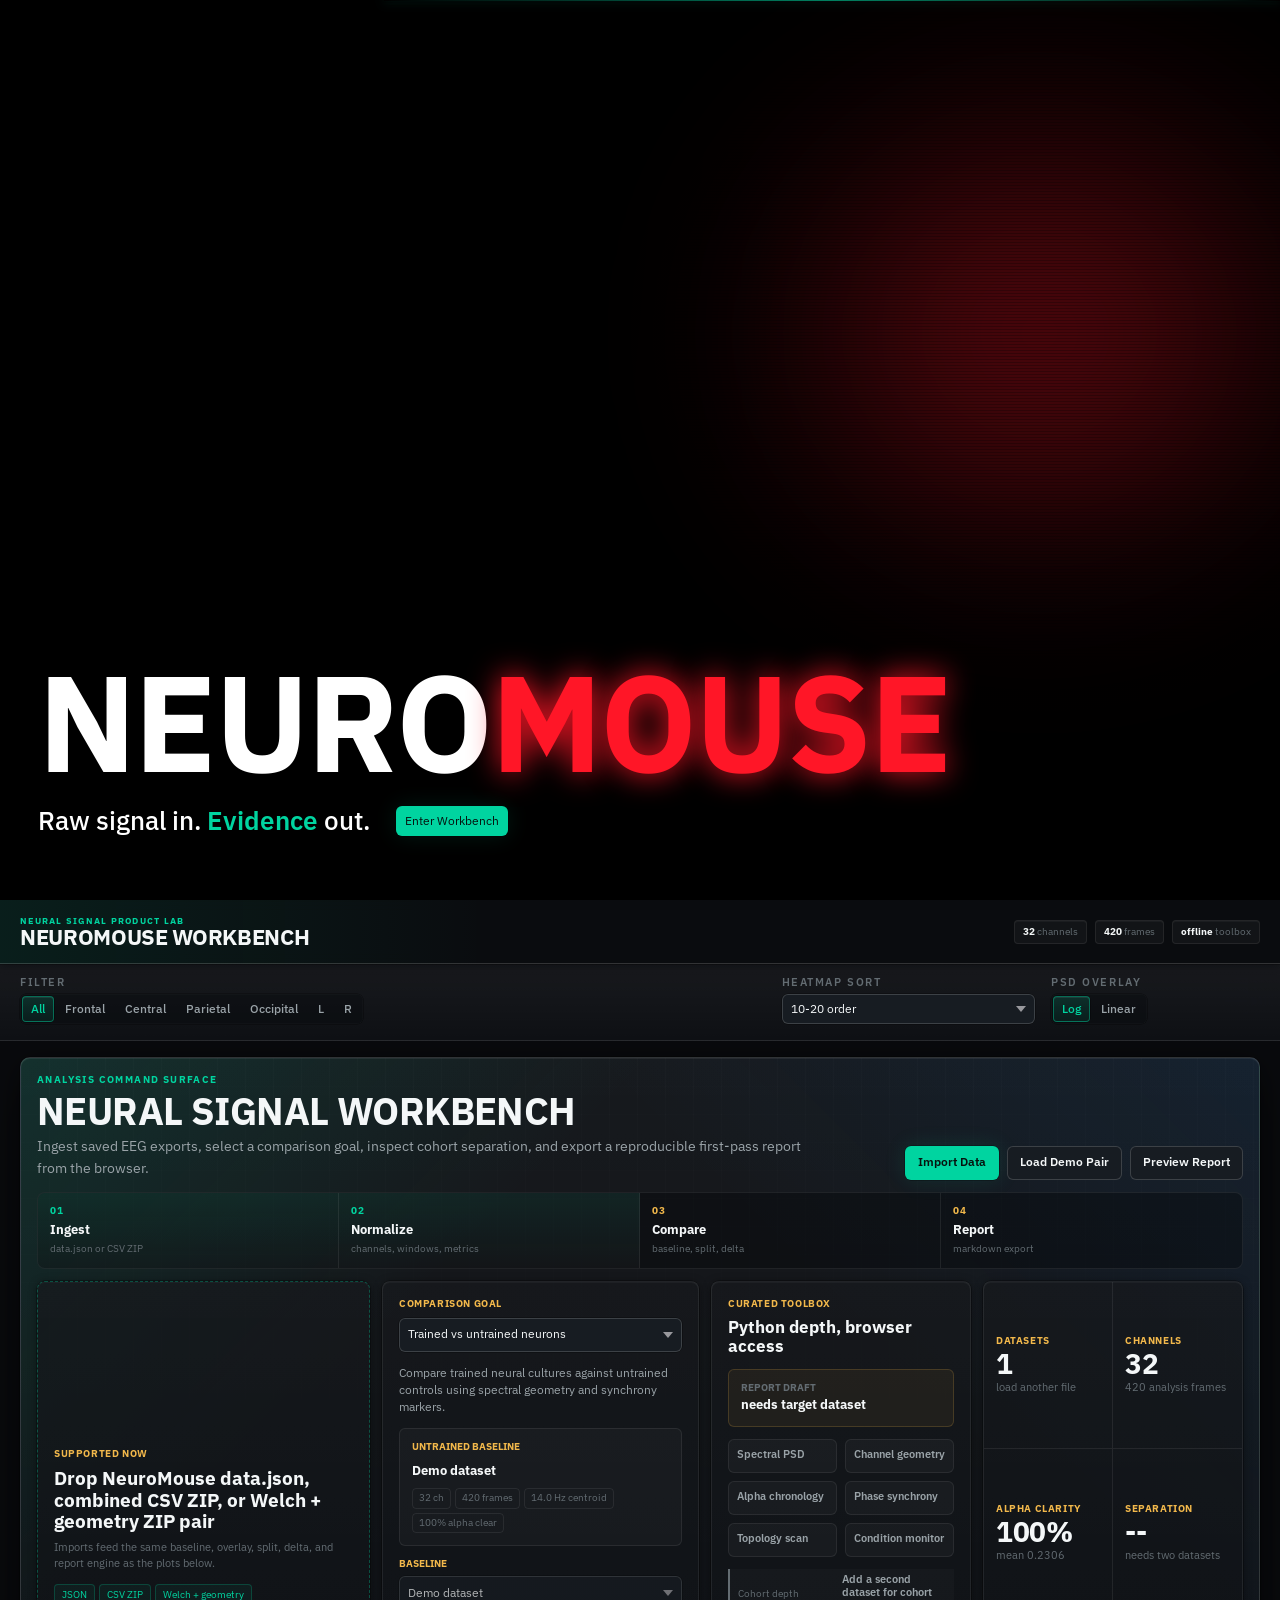
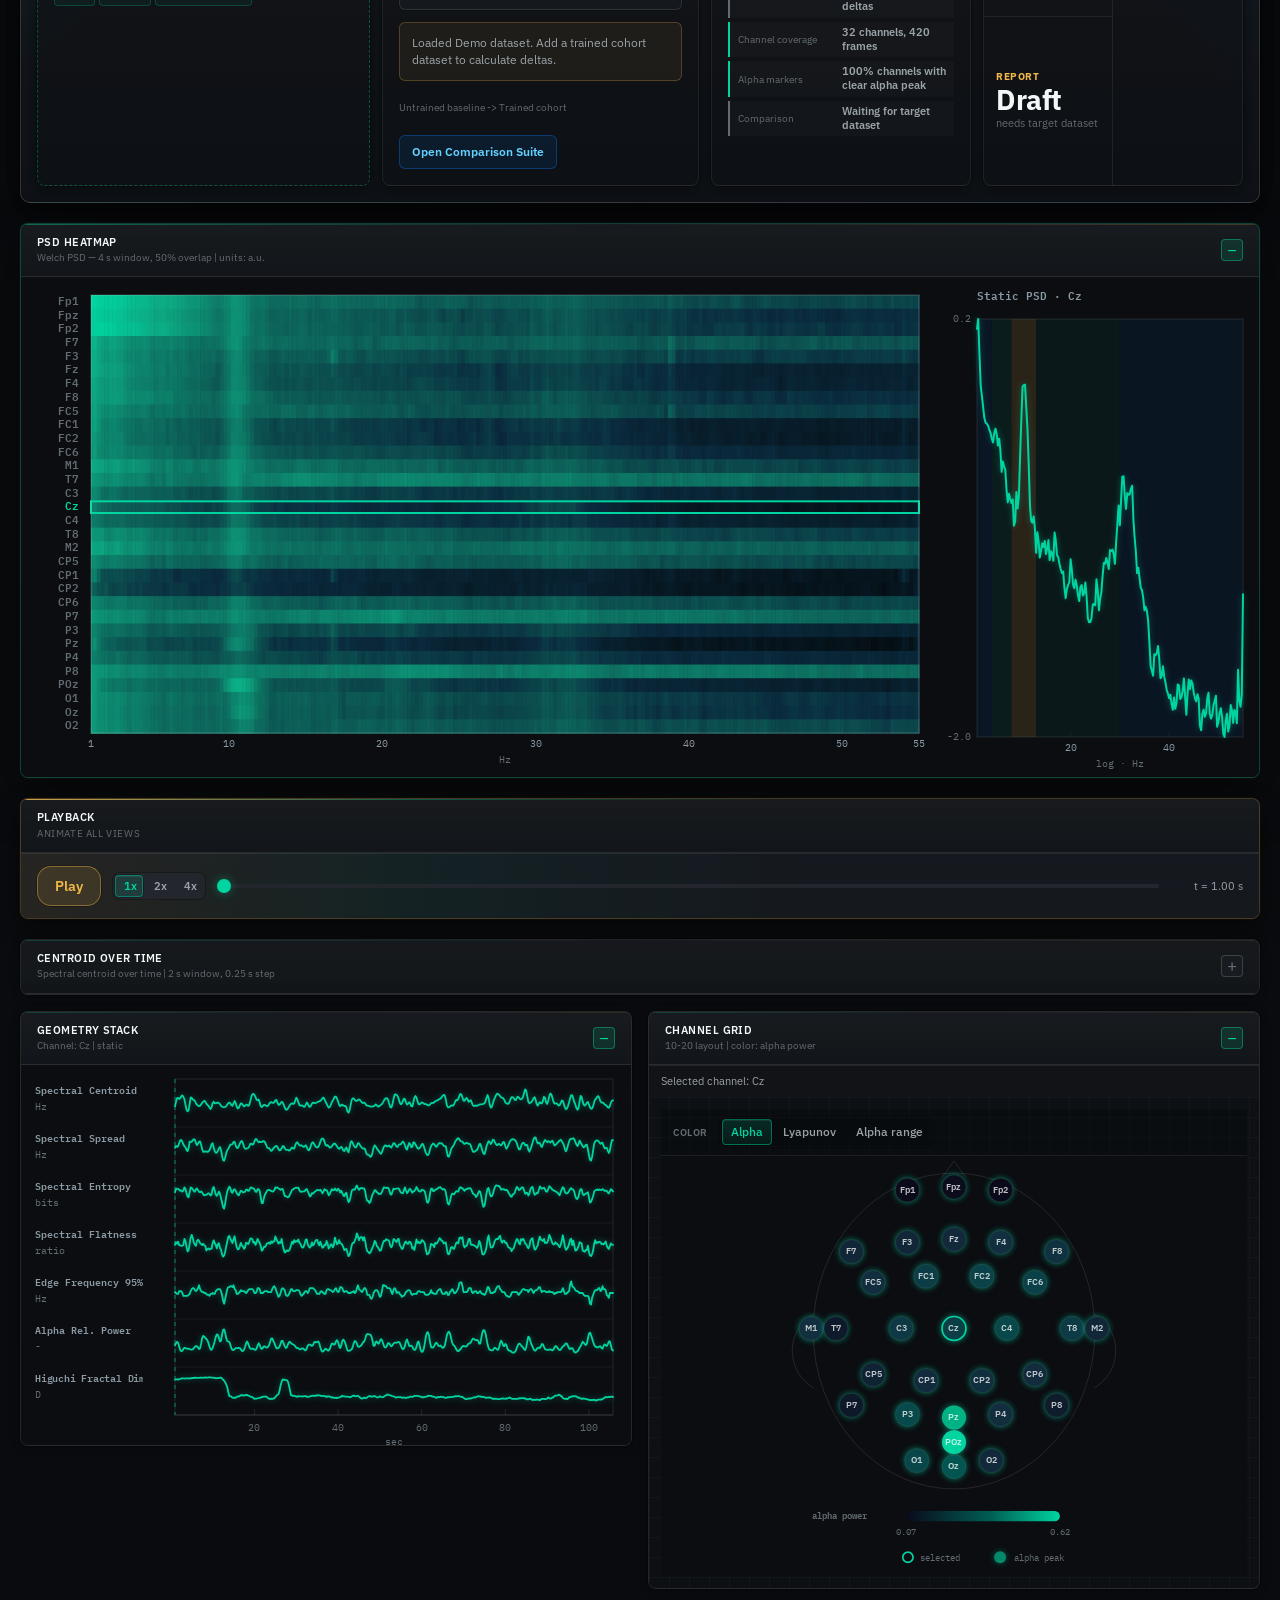
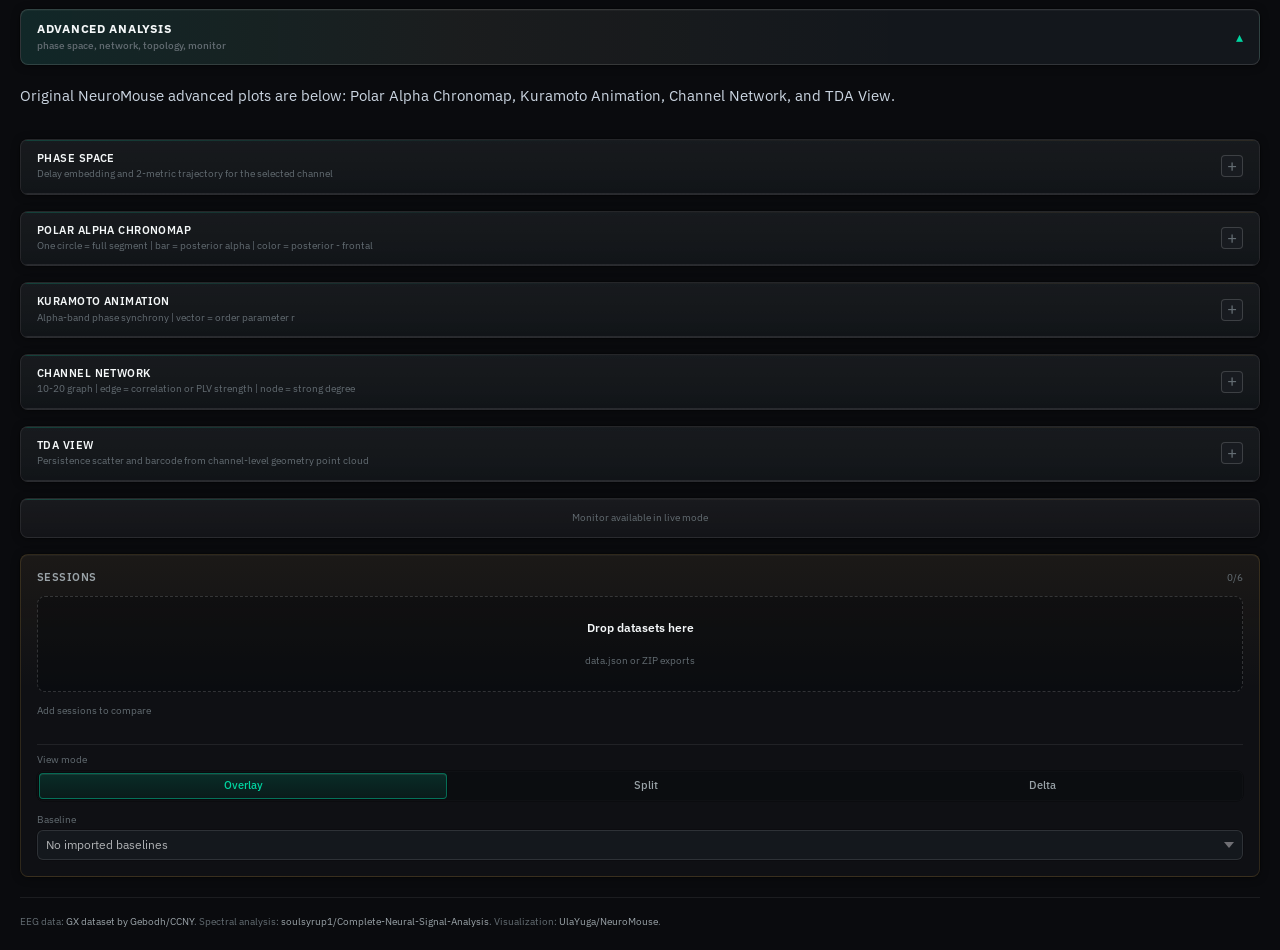
==== commit be7dd501: "new version" ====
--- a/GUI/neuro_signal_importer_analyzer/neuro_signal_webapp/neuromouse/index.html
+++ b/GUI/neuro_signal_importer_analyzer/neuro_signal_webapp/neuromouse/index.html
@@ -10,10 +10,28 @@
     <link rel="preconnect" href="https://fonts.googleapis.com">
     <link rel="preconnect" href="https://fonts.gstatic.com" crossorigin>
     <link href="https://fonts.googleapis.com/css2?family=IBM+Plex+Mono:wght@400;500;600;700&family=IBM+Plex+Sans:wght@400;500;600;700&display=swap" rel="stylesheet">
-    <link rel="stylesheet" href="./style.css?v=0.11.0">
+    <link href="https://fonts.googleapis.com/css2?family=Archivo+Expanded:wght@600;700;800;900&display=swap" rel="stylesheet">
+    <link rel="stylesheet" href="./style.css?v=reskin-signal-20260611">
   </head>
   <body>
     <a class="skip-link" href="#dashboard">Skip to dashboard</a>
+    <section class="nm-hero" style="--hero-src:url('assets/hero-portrait.jpg')">
+      <div class="nm-hero-vis" aria-hidden="true">
+        <img class="nm-hero-img" src="assets/hero-portrait.jpg" alt="">
+        <div class="ghost r"></div><div class="ghost c"></div>
+        <div class="slice s1"></div><div class="slice s2"></div><div class="slice s3"></div>
+        <div class="nm-hero-trace"><span class="sweep"></span></div>
+        <div class="nm-hero-glow"></div><div class="nm-hero-scrim"></div>
+        <div class="nm-hero-scan"></div><div class="nm-hero-tear"></div>
+      </div>
+      <div class="nm-hero-type">
+        <h1 class="nm-hero-word">NEURO<span class="x">MOUSE</span></h1>
+        <div class="nm-hero-foot">
+          <p class="nm-hero-promise">Raw signal in. <b>Evidence</b> out.</p>
+          <button class="primary-action nm-hero-enter" type="button">Enter Workbench</button>
+        </div>
+      </div>
+    </section>
     <div class="app-shell">
       <header class="app-header">
         <div class="brand-block">
@@ -21,8 +39,8 @@
           <h1>NeuroMouse Workbench</h1>
         </div>
         <div class="header-status" aria-label="Dashboard dataset summary">
-          <span><strong>32</strong> channels</span>
-          <span><strong>420</strong> frames</span>
+          <span><strong id="header-channels">--</strong> channels</span>
+          <span><strong id="header-frames">--</strong> frames</span>
           <span><strong>offline</strong> toolbox</span>
         </div>
       </header>
@@ -84,36 +102,37 @@
           <section class="workbench" aria-labelledby="workbench-title">
             <div class="workbench-head">
               <div class="workbench-title-block">
-                <span class="workbench-kicker">Dashboard + toolbox</span>
-                <h2 id="workbench-title">Neural signal analysis workbench</h2>
+                <span class="workbench-kicker">Analysis command surface</span>
+                <h2 id="workbench-title">Neural signal workbench</h2>
                 <p>
-                  Drop saved neural data, run a curated analysis set, compare cohorts or training runs,
-                  and export a research-ready summary without opening Python for the first pass.
+                  Ingest saved EEG exports, select a comparison goal, inspect cohort separation,
+                  and export a reproducible first-pass report from the browser.
                 </p>
               </div>
               <div class="workbench-actions" aria-label="Workbench actions">
                 <button id="workbench-import" class="primary-action" type="button">Import Data</button>
-                <button id="workbench-report" type="button">Download Report</button>
+                <button id="workbench-demo" type="button">Load Demo Pair</button>
+                <button id="workbench-report" type="button">Preview Report</button>
               </div>
             </div>
 
             <div class="pipeline-strip" aria-label="Analysis pipeline">
-              <div class="pipeline-step is-ready">
+              <div class="pipeline-step is-ready" data-pipeline-step="ingest">
                 <span>01</span>
                 <strong>Ingest</strong>
                 <small>data.json or CSV ZIP</small>
               </div>
-              <div class="pipeline-step is-ready">
+              <div class="pipeline-step is-ready" data-pipeline-step="normalize">
                 <span>02</span>
                 <strong>Normalize</strong>
                 <small>channels, windows, metrics</small>
               </div>
-              <div class="pipeline-step">
+              <div class="pipeline-step" data-pipeline-step="compare">
                 <span>03</span>
                 <strong>Compare</strong>
                 <small>baseline, split, delta</small>
               </div>
-              <div class="pipeline-step">
+              <div class="pipeline-step" data-pipeline-step="report">
                 <span>04</span>
                 <strong>Report</strong>
                 <small>markdown export</small>
@@ -124,7 +143,13 @@
               <button id="workbench-drop-zone" class="workbench-drop-zone" type="button" aria-label="Import saved neural signal datasets">
                 <span class="drop-rail">Supported Now</span>
                 <strong>Drop NeuroMouse data.json, combined CSV ZIP, or Welch + geometry ZIP pair</strong>
-                <small>Imports feed the same comparison engine as the plots below.</small>
+                <small>Imports feed the same baseline, overlay, split, delta, and report engine as the plots below.</small>
+                <span class="drop-formats" aria-hidden="true">
+                  <span>JSON</span>
+                  <span>CSV ZIP</span>
+                  <span>Welch + geometry</span>
+                </span>
+                <span id="workbench-import-log" class="import-log" aria-live="polite"></span>
               </button>
 
               <div class="cohort-console" aria-label="Cohort comparison setup">
@@ -137,6 +162,12 @@
                     <option value="session-repeatability">Repeatability check</option>
                   </select>
                 </div>
+                <p id="workbench-scenario-detail" class="scenario-detail">Compare trained neural cultures against untrained controls using spectral geometry and synchrony markers.</p>
+                <div id="workbench-baseline-summary" class="baseline-summary" aria-label="Selected baseline"></div>
+                <label class="workbench-baseline-control" for="workbench-baseline-select">
+                  <span>Baseline</span>
+                  <select id="workbench-baseline-select" aria-label="Workbench baseline"></select>
+                </label>
                 <div id="workbench-status" class="workbench-status" aria-live="polite">Loading analysis workspace…</div>
                 <div id="workbench-comparisons" class="comparison-readout"></div>
                 <button id="workbench-open-comparison" class="console-link" type="button">Open Comparison Suite</button>
@@ -147,6 +178,7 @@
                   <span>Curated Toolbox</span>
                   <strong>Python depth, browser access</strong>
                 </div>
+                <div id="workbench-readiness" class="readiness-panel" aria-live="polite"></div>
                 <div class="toolbox-list">
                   <span>Spectral PSD</span>
                   <span>Channel geometry</span>
@@ -155,6 +187,7 @@
                   <span>Topology scan</span>
                   <span>Condition monitor</span>
                 </div>
+                <div id="workbench-quality" class="quality-list" aria-label="Data quality checks"></div>
               </div>
 
               <div id="workbench-metrics" class="workbench-metrics" aria-label="Workbench metrics"></div>
@@ -245,10 +278,12 @@
               <strong>Advanced Analysis</strong>
               <small>phase space, network, topology, monitor</small>
             </span>
-            <span class="toggle-chevron">▴</span>
+            <span class="toggle-chevron">▾</span>
           </button>
+          <p class="advanced-visible-fallback" style="margin:0 0 12px; color:#cbd5e1; font-size:0.92rem;">Original NeuroMouse advanced plots are below: Polar Alpha Chronomap, Kuramoto Animation, Channel Network, and TDA View.</p>
 
           <!-- ── Advanced Views ─────────────────────────────────────── -->
+          <!-- selectors: .panel-polar .panel-kuramoto .panel-network .panel-tda; default-open hook: setAdvancedOpen(true); -->
           <div id="advanced-views" style="display:grid">
 
             <section class="panel panel-phase panel-collapsible" aria-labelledby="phase-title">
@@ -264,7 +299,7 @@
               </div>
             </section>
 
-            <section class="panel panel-polar panel-collapsible is-expanded" aria-labelledby="polar-title">
+            <section class="panel panel-polar panel-collapsible" aria-labelledby="polar-title" hidden>
               <div class="panel-head">
                 <div>
                   <h2 id="polar-title">Polar Alpha Chronomap</h2>
@@ -277,7 +312,7 @@
               </div>
             </section>
 
-            <section class="panel panel-kuramoto panel-collapsible is-expanded" aria-labelledby="kuramoto-title">
+            <section class="panel panel-kuramoto panel-collapsible" aria-labelledby="kuramoto-title" hidden>
               <div class="panel-head">
                 <div>
                   <h2 id="kuramoto-title">Kuramoto Animation</h2>
@@ -290,7 +325,7 @@
               </div>
             </section>
 
-            <section class="panel panel-network panel-collapsible is-expanded" aria-labelledby="network-title">
+            <section class="panel panel-network panel-collapsible" aria-labelledby="network-title" hidden>
               <div class="panel-head">
                 <div>
                   <h2 id="network-title">Channel Network</h2>
@@ -303,7 +338,7 @@
               </div>
             </section>
 
-            <section class="panel panel-tda panel-collapsible is-expanded" aria-labelledby="tda-title">
+            <section class="panel panel-tda panel-collapsible" aria-labelledby="tda-title" hidden>
               <div class="panel-head">
                 <div>
                   <h2 id="tda-title">TDA View</h2>
@@ -361,76 +396,28 @@
       </footer>
     </div>
 
+    <dialog id="workbench-report-dialog" class="report-dialog" aria-labelledby="report-dialog-title">
+      <div class="report-dialog-shell">
+        <div class="report-dialog-head">
+          <div>
+            <span>Report Preview</span>
+            <h2 id="report-dialog-title">NeuroMouse Analysis Report</h2>
+          </div>
+          <button id="workbench-report-close" class="report-close" type="button" aria-label="Close report preview">×</button>
+        </div>
+        <div id="workbench-report-preview" class="report-preview"></div>
+        <div id="workbench-explain" class="explain-output" hidden aria-live="polite"></div>
+        <input id="workbench-explain-q" class="explain-ask" type="text" maxlength="500" placeholder="Optional: ask a question about this comparison…" aria-label="Ask a question about this data">
+        <div class="report-dialog-actions">
+          <button id="workbench-explain-btn" type="button">Explain in plain language</button>
+          <button id="workbench-report-download" class="primary-action" type="button">Download Markdown</button>
+          <button id="workbench-report-dismiss" type="button">Close</button>
+        </div>
+      </div>
+    </dialog>
+
     <div id="tooltip" class="tooltip" hidden></div>
-    <script type="module" src="./js/layout.js?v=0.11.0"></script>
-    <script>
-      (function () {
-        // ── Collapsible panels ──────────────────────────────────────────
-        document.querySelectorAll('.panel-collapsible').forEach(function (panel, index) {
-          var head = panel.querySelector('.panel-head');
-          var body = panel.querySelector('.panel-body');
-          var icon = panel.querySelector('.panel-toggle-icon');
-          var title = panel.querySelector('h2');
-          if (!head || !body || !icon) return;
-
-          if (!body.id) {
-            body.id = (title && title.id ? title.id : 'panel-' + index) + '-body';
-          }
-
-          icon.classList.add('panel-collapse-toggle');
-          head.setAttribute('role', 'button');
-          head.setAttribute('tabindex', '0');
-          head.setAttribute('aria-controls', body.id);
-
-          function syncPanelState() {
-            var expanded = panel.classList.contains('is-expanded');
-            var label = title ? title.textContent.trim() : 'panel';
-            icon.textContent = expanded ? '−' : '+';
-            head.setAttribute('aria-expanded', expanded ? 'true' : 'false');
-            head.setAttribute('aria-label', (expanded ? 'Collapse ' : 'Expand ') + label);
-            body.inert = !expanded;
-            body.setAttribute('aria-hidden', expanded ? 'false' : 'true');
-          }
-
-          function togglePanel() {
-            var expanded = panel.classList.toggle('is-expanded');
-            syncPanelState();
-            // Notify views of resize after animation settles.
-            if (expanded) {
-              setTimeout(function () { window.dispatchEvent(new Event('resize')); }, 320);
-            }
-          }
-
-          head.addEventListener('click', function (event) {
-            var target = event.target;
-            if (target && target.nodeType !== 1) target = target.parentElement;
-            if (target && target.closest('a, input, select, textarea, label')) return;
-            togglePanel();
-          });
-          head.addEventListener('keydown', function (event) {
-            if (event.key !== 'Enter' && event.key !== ' ') return;
-            event.preventDefault();
-            togglePanel();
-          });
-          syncPanelState();
-        });
-
-        // ── Advanced Analysis toggle ────────────────────────────────────
-        var advBtn = document.getElementById('advanced-toggle');
-        var advSection = document.getElementById('advanced-views');
-        function setAdvancedOpen(open) {
-          advSection.style.display = open ? 'grid' : 'none';
-          advBtn.setAttribute('aria-expanded', open ? 'true' : 'false');
-          advBtn.querySelector('.toggle-chevron').textContent = open ? '▴' : '▾';
-          if (open) {
-            setTimeout(function () { window.dispatchEvent(new Event('resize')); }, 50);
-          }
-        }
-        advBtn.addEventListener('click', function () {
-          var open = advSection.style.display !== 'none';
-          setAdvancedOpen(!open);
-        });
-      }());
-    </script>
+    <script type="module" src="./js/layout.js"></script>
+    <script type="module" src="./js/ui-panels.js"></script>
   </body>
 </html>
--- a/GUI/neuro_signal_importer_analyzer/neuro_signal_webapp/neuromouse/style.css
+++ b/GUI/neuro_signal_importer_analyzer/neuro_signal_webapp/neuromouse/style.css
@@ -30,6 +30,18 @@
   --accent-amber: #f2b84b;
   --accent-amber-dim: rgba(242, 184, 75, 0.12);
   --danger: #ff453a;
+
+  /* Canvas/SVG plot palette — read by js/views/chart-utils.js at load.
+     Change these to recolor every chart; the DOM picks up the same tokens. */
+  --chart-active: #00D4A0;
+  --chart-secondary: #00D4A0;
+  --chart-grid: rgba(255, 255, 255, 0.055);
+  --chart-axis: #91A2AD;
+  --chart-muted: #737D88;
+  --chart-bg: #0D1014;
+  --chart-plot-border: rgba(255, 255, 255, 0.1);
+  --chart-cursor: rgba(0, 212, 160, 0.6);
+  --chart-active-glow: rgba(0, 212, 160, 0.4);
 
   --shadow-xs: 0 0 0 0.5px rgba(0, 0, 0, 0.55);
   --shadow-sm: 0 0 0 0.5px rgba(0, 0, 0, 0.55), 0 1px 8px rgba(0, 0, 0, 0.38);
@@ -549,7 +561,7 @@
 .workbench {
   position: relative;
   display: grid;
-  gap: var(--s4);
+  gap: var(--s3);
   overflow: hidden;
   border: 0.5px solid rgba(255, 255, 255, 0.14);
   border-radius: var(--r-window);
@@ -558,7 +570,7 @@
     linear-gradient(225deg, rgba(10, 132, 255, 0.08), transparent 34%),
     linear-gradient(180deg, rgba(255, 255, 255, 0.05), rgba(255, 255, 255, 0.012)),
     rgba(12, 15, 19, 0.96);
-  padding: var(--s5);
+  padding: var(--s4);
   box-shadow: var(--shadow-lg), inset 0 1px 0 rgba(255, 255, 255, 0.055);
 }
 
@@ -609,10 +621,11 @@
 .workbench-title-block h2 {
   max-width: 820px;
   color: var(--text-primary);
-  font-size: clamp(28px, 4.2vw, 58px);
+  font-size: clamp(28px, 3vw, 44px);
   font-weight: 700;
   letter-spacing: 0;
-  line-height: 0.98;
+  line-height: 1.02;
+  overflow-wrap: anywhere;
   text-transform: none;
 }
 
@@ -621,6 +634,7 @@
   color: var(--text-secondary);
   font-size: 14px;
   line-height: 1.55;
+  overflow-wrap: anywhere;
 }
 
 .workbench-actions {
@@ -666,7 +680,7 @@
   position: relative;
   display: grid;
   gap: 3px;
-  min-height: 72px;
+  min-height: 64px;
   padding: var(--s3);
   border-right: 0.5px solid var(--border);
 }
@@ -696,8 +710,8 @@
 
 .workbench-grid {
   display: grid;
-  grid-template-columns: minmax(280px, 1.14fr) minmax(260px, 1fr) minmax(220px, 0.8fr) minmax(240px, 0.9fr);
-  gap: var(--s4);
+  grid-template-columns: minmax(280px, 1.05fr) minmax(260px, 1fr) minmax(220px, 0.82fr) minmax(230px, 0.82fr);
+  gap: var(--s3);
   align-items: stretch;
 }
 
@@ -719,8 +733,8 @@
   align-content: center;
   justify-items: start;
   gap: var(--s2);
-  min-height: 216px;
-  padding: var(--s5);
+  min-height: 188px;
+  padding: var(--s4);
   border-style: dashed;
   border-color: rgba(0, 212, 160, 0.32);
   color: var(--text-secondary);
@@ -737,6 +751,10 @@
   box-shadow: var(--shadow-md), var(--accent-glow);
 }
 
+.workbench-drop-zone.has-import-log {
+  align-content: start;
+}
+
 .workbench-drop-zone strong {
   max-width: 520px;
   color: var(--text-primary);
@@ -753,6 +771,77 @@
   line-height: 1.45;
 }
 
+.drop-formats {
+  display: flex;
+  flex-wrap: wrap;
+  gap: var(--s1);
+  margin-top: var(--s1);
+}
+
+.drop-formats span {
+  min-height: 22px;
+  padding: 3px 7px;
+  border: 0.5px solid rgba(0, 212, 160, 0.22);
+  border-radius: var(--r-tag);
+  background: rgba(0, 212, 160, 0.055);
+  color: var(--accent);
+  font-family: var(--font-mono);
+  font-size: 10px;
+  line-height: 1.4;
+}
+
+.import-log {
+  display: grid;
+  width: 100%;
+  gap: 6px;
+  margin-top: var(--s1);
+  text-align: left;
+}
+
+.import-headline {
+  color: var(--text-primary);
+  font-family: var(--font-mono);
+  font-size: 11px;
+  font-weight: 700;
+  line-height: 1.35;
+}
+
+.import-row {
+  display: grid;
+  grid-template-columns: 68px minmax(0, 1fr);
+  gap: var(--s1);
+  width: 100%;
+  padding: 5px 7px;
+  border: 0.5px solid rgba(255, 255, 255, 0.08);
+  border-radius: var(--r-tag);
+  background: rgba(255, 255, 255, 0.035);
+  color: var(--text-tertiary);
+  font-family: var(--font-mono);
+  font-size: 10px;
+  line-height: 1.3;
+}
+
+.import-row strong {
+  color: var(--accent);
+  font-size: 10px;
+  text-transform: uppercase;
+}
+
+.import-row span {
+  min-width: 0;
+  overflow: hidden;
+  text-overflow: ellipsis;
+  white-space: nowrap;
+}
+
+.import-row.is-skipped strong {
+  color: var(--accent-amber);
+}
+
+.import-row.is-rejected strong {
+  color: #ff786d;
+}
+
 .cohort-console,
 .toolbox-console {
   display: grid;
@@ -768,6 +857,76 @@
 }
 
 .console-head select {
+  min-height: 34px;
+}
+
+.scenario-detail {
+  min-height: 42px;
+  color: var(--text-secondary);
+  font-size: 12px;
+  line-height: 1.45;
+}
+
+.baseline-summary {
+  display: grid;
+  gap: var(--s2);
+  min-width: 0;
+  padding: var(--s3);
+  border: 0.5px solid rgba(255, 255, 255, 0.08);
+  border-radius: var(--r-btn);
+  background: rgba(255, 255, 255, 0.028);
+}
+
+.baseline-label {
+  color: var(--accent-amber);
+  font-family: var(--font-mono);
+  font-size: 10px;
+  font-weight: 700;
+  line-height: 1.2;
+  text-transform: uppercase;
+}
+
+.baseline-summary strong {
+  min-width: 0;
+  overflow: hidden;
+  color: var(--text-primary);
+  font-size: 13px;
+  text-overflow: ellipsis;
+  white-space: nowrap;
+}
+
+.baseline-facts {
+  display: flex;
+  flex-wrap: wrap;
+  gap: var(--s1);
+}
+
+.baseline-facts span {
+  padding: 2px 6px;
+  border: 0.5px solid var(--border);
+  border-radius: var(--r-tag);
+  color: var(--text-tertiary);
+  font-family: var(--font-mono);
+  font-size: 10px;
+  line-height: 1.45;
+}
+
+.workbench-baseline-control {
+  display: grid;
+  gap: 6px;
+  min-width: 0;
+}
+
+.workbench-baseline-control span {
+  color: var(--accent-amber);
+  font-family: var(--font-mono);
+  font-size: 10px;
+  font-weight: 700;
+  line-height: 1.2;
+  text-transform: uppercase;
+}
+
+.workbench-baseline-control select {
   min-height: 34px;
 }
 
@@ -789,6 +948,17 @@
   line-height: 1.35;
 }
 
+.workbench-status.is-ready {
+  border-color: rgba(0, 212, 160, 0.38);
+  background: rgba(0, 212, 160, 0.105);
+  color: var(--text-primary);
+}
+
+.workbench-status.is-draft {
+  border-color: rgba(242, 184, 75, 0.24);
+  background: rgba(242, 184, 75, 0.07);
+}
+
 .comparison-readout {
   display: grid;
   gap: var(--s2);
@@ -796,11 +966,11 @@
 
 .comparison-row {
   display: grid;
-  grid-template-columns: minmax(0, 1.2fr) auto auto auto;
+  grid-template-columns: minmax(0, 0.9fr) minmax(96px, auto) minmax(92px, auto);
   gap: var(--s2);
-  align-items: center;
-  min-height: 34px;
-  padding: var(--s2);
+  align-items: start;
+  min-height: 52px;
+  padding: var(--s3);
   border: 0.5px solid var(--border);
   border-radius: var(--r-btn);
   background: rgba(255, 255, 255, 0.03);
@@ -810,7 +980,12 @@
 }
 
 .comparison-row strong {
+  grid-column: 1 / -1;
   color: var(--accent);
+  font-family: var(--font);
+  font-size: 12px;
+  font-weight: 600;
+  line-height: 1.35;
 }
 
 .comparison-name {
@@ -831,6 +1006,13 @@
   line-height: 1.4;
 }
 
+.comparison-disclaimer {
+  margin: var(--s2) 0 0;
+  color: var(--text-tertiary);
+  font-size: 11px;
+  line-height: 1.4;
+}
+
 .console-link {
   width: fit-content;
   border-color: rgba(10, 132, 255, 0.32);
@@ -841,6 +1023,36 @@
 .console-link:hover {
   border-color: rgba(100, 210, 255, 0.56);
   background: rgba(10, 132, 255, 0.18);
+}
+
+.readiness-panel {
+  display: grid;
+  gap: 3px;
+  min-height: 48px;
+  padding: var(--s3);
+  border: 0.5px solid rgba(242, 184, 75, 0.18);
+  border-radius: var(--r-btn);
+  background: rgba(242, 184, 75, 0.06);
+}
+
+.readiness-panel.is-ready {
+  border-color: rgba(0, 212, 160, 0.34);
+  background: rgba(0, 212, 160, 0.08);
+}
+
+.readiness-panel span {
+  color: var(--text-tertiary);
+  font-family: var(--font-mono);
+  font-size: 10px;
+  font-weight: 700;
+  line-height: 1.2;
+  text-transform: uppercase;
+}
+
+.readiness-panel strong {
+  color: var(--text-primary);
+  font-size: 13px;
+  line-height: 1.3;
 }
 
 .toolbox-list {
@@ -861,6 +1073,49 @@
   line-height: 1.25;
 }
 
+.quality-list {
+  display: grid;
+  gap: var(--s1);
+}
+
+.quality-item {
+  display: grid;
+  grid-template-columns: minmax(96px, 0.45fr) minmax(0, 1fr);
+  gap: var(--s2);
+  align-items: center;
+  min-height: 28px;
+  padding: var(--s1) var(--s2);
+  border-left: 2px solid var(--border-strong);
+  background: rgba(255, 255, 255, 0.02);
+}
+
+.quality-item.is-ready {
+  border-left-color: var(--accent);
+}
+
+.quality-item.is-warn {
+  border-left-color: var(--accent-amber);
+}
+
+.quality-item.is-waiting {
+  border-left-color: var(--text-tertiary);
+}
+
+.quality-item span {
+  color: var(--text-tertiary);
+  font-family: var(--font-mono);
+  font-size: 10px;
+}
+
+.quality-item strong {
+  min-width: 0;
+  overflow-wrap: anywhere;
+  color: var(--text-secondary);
+  font-size: 11px;
+  font-weight: 600;
+  line-height: 1.25;
+}
+
 .workbench-metrics {
   display: grid;
   grid-template-columns: repeat(2, minmax(0, 1fr));
@@ -872,7 +1127,7 @@
   display: grid;
   align-content: center;
   gap: 3px;
-  min-height: 108px;
+  min-height: 92px;
   padding: var(--s3);
   border-right: 0.5px solid var(--border);
   border-bottom: 0.5px solid var(--border);
@@ -2076,6 +2331,182 @@
   overflow-wrap: anywhere;
 }
 
+.report-dialog {
+  width: min(920px, calc(100vw - 32px));
+  max-height: min(780px, calc(100vh - 32px));
+  padding: 0;
+  border: 0.5px solid var(--border-strong);
+  border-radius: var(--r-window);
+  background: rgba(12, 15, 19, 0.98);
+  color: var(--text-primary);
+  box-shadow: var(--shadow-lg);
+}
+
+.report-dialog::backdrop {
+  background: rgba(0, 0, 0, 0.68);
+  backdrop-filter: blur(8px);
+}
+
+.report-dialog-shell {
+  display: grid;
+  grid-template-rows: auto minmax(0, 1fr) auto;
+  max-height: min(780px, calc(100vh - 32px));
+}
+
+.report-dialog-head,
+.report-dialog-actions {
+  display: flex;
+  align-items: center;
+  justify-content: space-between;
+  gap: var(--s3);
+  padding: var(--s4);
+  border-bottom: 0.5px solid var(--border);
+}
+
+.report-dialog-actions {
+  justify-content: flex-end;
+  border-top: 0.5px solid var(--border);
+  border-bottom: 0;
+}
+
+.report-dialog-head span,
+.report-preview-section span,
+.report-preview-status span {
+  color: var(--accent-amber);
+  font-family: var(--font-mono);
+  font-size: 10px;
+  font-weight: 700;
+  letter-spacing: 0.06em;
+  line-height: 1.2;
+  text-transform: uppercase;
+}
+
+.report-dialog-head h2 {
+  margin-top: 5px;
+  color: var(--text-primary);
+  font-size: 22px;
+  line-height: 1.15;
+}
+
+.report-close {
+  width: 34px;
+  min-width: 34px;
+  min-height: 34px;
+  padding: 0;
+  font-size: 20px;
+  line-height: 1;
+}
+
+.report-preview {
+  display: grid;
+  gap: var(--s3);
+  overflow: auto;
+  padding: var(--s4);
+}
+
+.explain-output {
+  margin: 0 var(--s4);
+  padding: var(--s3);
+  border: 1px solid var(--border, rgba(255, 255, 255, 0.12));
+  border-radius: 8px;
+  background: rgba(255, 255, 255, 0.03);
+  color: var(--text-secondary);
+  font-size: 13px;
+  line-height: 1.5;
+  white-space: pre-wrap;
+  max-height: 320px;
+  overflow: auto;
+}
+
+.explain-output.is-error {
+  color: #ff8585;
+  border-color: rgba(255, 133, 133, 0.4);
+}
+
+.explain-ask {
+  margin: var(--s2) var(--s4) 0;
+  padding: var(--s2) var(--s3);
+  border: 1px solid var(--border, rgba(255, 255, 255, 0.12));
+  border-radius: 8px;
+  background: rgba(255, 255, 255, 0.03);
+  color: var(--text-primary);
+  font-size: 13px;
+  font-family: inherit;
+}
+
+.explain-ask::placeholder {
+  color: var(--text-tertiary);
+}
+
+.report-preview-status {
+  display: grid;
+  gap: 5px;
+  padding: var(--s3);
+  border: 0.5px solid rgba(242, 184, 75, 0.24);
+  border-radius: var(--r-btn);
+  background: rgba(242, 184, 75, 0.07);
+}
+
+.report-preview-status.is-ready {
+  border-color: rgba(0, 212, 160, 0.36);
+  background: rgba(0, 212, 160, 0.09);
+}
+
+.report-preview-status strong {
+  color: var(--text-primary);
+  font-size: 13px;
+  line-height: 1.35;
+}
+
+.report-preview-grid {
+  display: grid;
+  grid-template-columns: repeat(4, minmax(0, 1fr));
+  gap: var(--s2);
+}
+
+.report-preview-section {
+  display: grid;
+  align-content: start;
+  gap: 6px;
+  min-width: 0;
+  min-height: 118px;
+  padding: var(--s3);
+  border: 0.5px solid var(--border);
+  border-radius: var(--r-btn);
+  background: rgba(255, 255, 255, 0.028);
+}
+
+.report-preview-section strong {
+  min-width: 0;
+  overflow: hidden;
+  color: var(--text-primary);
+  font-size: 14px;
+  line-height: 1.25;
+  text-overflow: ellipsis;
+  white-space: nowrap;
+}
+
+.report-preview-section p {
+  color: var(--text-tertiary);
+  font-size: 11px;
+  line-height: 1.4;
+  overflow-wrap: anywhere;
+}
+
+.report-markdown {
+  overflow: auto;
+  max-height: 320px;
+  padding: var(--s3);
+  border: 0.5px solid var(--border);
+  border-radius: var(--r-btn);
+  background: #050709;
+  color: var(--text-secondary);
+  font-family: var(--font-mono);
+  font-size: 11px;
+  line-height: 1.55;
+  white-space: pre-wrap;
+}
+
 .tooltip {
   position: fixed;
   z-index: 200;
@@ -2158,6 +2589,10 @@
     min-height: 168px;
   }
 
+  .report-preview-grid {
+    grid-template-columns: repeat(2, minmax(0, 1fr));
+  }
+
   .control-panel {
     top: 64px;
   }
@@ -2247,8 +2682,8 @@
   }
 
   .workbench-title-block h2 {
-    font-size: 31px;
-    line-height: 1.02;
+    font-size: 28px;
+    line-height: 1.08;
   }
 
   .workbench-title-block p {
@@ -2263,6 +2698,33 @@
   .workbench-actions button,
   .console-link {
     width: 100%;
+  }
+
+  .report-dialog {
+    width: min(100vw - 18px, 680px);
+    max-height: calc(100vh - 18px);
+  }
+
+  .report-dialog-shell {
+    max-height: calc(100vh - 18px);
+  }
+
+  .report-dialog-head {
+    align-items: flex-start;
+    flex-direction: row;
+  }
+
+  .report-dialog-actions {
+    align-items: stretch;
+    flex-direction: column;
+  }
+
+  .report-dialog-actions button {
+    width: 100%;
+  }
+
+  .report-preview-grid {
+    grid-template-columns: 1fr;
   }
 
   .pipeline-strip,
@@ -2291,12 +2753,32 @@
     font-size: 17px;
   }
 
+  .import-row {
+    grid-template-columns: 1fr;
+  }
+
+  .import-row span {
+    white-space: normal;
+  }
+
   .comparison-row {
     grid-template-columns: 1fr;
   }
 
+  .comparison-row strong {
+    grid-column: auto;
+  }
+
   .comparison-name {
     white-space: normal;
+  }
+
+  .baseline-summary strong {
+    white-space: normal;
+  }
+
+  .quality-item {
+    grid-template-columns: 1fr;
   }
 
   .toolbox-list {
@@ -2445,28 +2927,152 @@
   }
 }
 
-
-/* Neuro Signal backend integration banner */
-.backend-dataset-banner {
-  margin: 10px 14px 0 14px;
-  padding: 10px 12px;
-  border: 1px solid rgba(0,255,153,0.55);
-  background: rgba(0, 80, 48, 0.22);
-  color: #d8fff0;
-  font: 12px/1.4 ui-monospace, SFMono-Regular, Menlo, Monaco, Consolas, monospace;
-  border-radius: 8px;
-}
-.backend-dataset-banner strong { color: #00ff99; }
-
-
-.view-error {
-  margin: 12px 0;
-  padding: 12px 14px;
-  border: 1px solid rgba(255, 120, 109, 0.55);
-  border-radius: 10px;
-  background: rgba(255, 120, 109, 0.08);
-  color: #ffd6d2;
-  font: 12px/1.45 var(--font-mono, monospace);
-}
-.view-error strong { display: block; color: #ff9d96; margin-bottom: 4px; }
-.view-error.page-error { margin: 16px; }
+/* ============================================================================
+   RESKIN 01 "SIGNAL" — token overrides + editorial treatment + hero entrance
+   Appended last so :root values win. Logic/data/canvas untouched; canvas plots
+   keep reading --chart-* (only --chart-secondary changes → hot red).
+   ========================================================================== */
+:root {
+  --bg-0: #0A0B0E;
+  --bg-1: rgba(16, 18, 22, 0.94);
+  --bg-2: #181B20;
+  --bg-3: #23262C;
+
+  --text-primary:   #F4F7F8;
+  --text-secondary: #9AA3A8;
+  --text-tertiary:  #636C72;
+  --text-mono:      #8A99A3;
+
+  --accent:        #00D4A0;
+  --accent-bright: #00FFBF;
+  --accent-dim:    rgba(0, 212, 160, 0.13);
+  --border-accent: rgba(0, 212, 160, 0.42);
+
+  --danger:  #FF1627;
+  --hot:     #FF1627;
+  --hot-dim: rgba(255, 22, 39, 0.16);
+
+  --chart-active:      #00D4A0;
+  --chart-secondary:   #FF1627;
+  --chart-grid:        rgba(255, 255, 255, 0.05);
+  --chart-axis:        #8A99A3;
+  --chart-muted:       #636C72;
+  --chart-bg:          #0B0D11;
+  --chart-plot-border: rgba(255, 255, 255, 0.10);
+  --chart-cursor:      rgba(0, 212, 160, 0.6);
+  --chart-active-glow: rgba(0, 212, 160, 0.4);
+
+  --font:         "IBM Plex Sans", "SF Pro Text", system-ui, sans-serif;
+  --font-display: "Archivo Expanded", "Archivo", "IBM Plex Sans", system-ui, sans-serif;
+  --font-mono:    "IBM Plex Sans", system-ui, sans-serif;
+  --display-weight: 800;
+  --display-tracking: -0.015em;
+
+  --ease:     cubic-bezier(0.22, 0.61, 0.36, 1);
+  --ease-out: cubic-bezier(0.16, 1, 0.3, 1);
+  --t-fast: 140ms; --t-normal: 280ms; --t-slow: 680ms;
+
+  --hero-glow: 0.9; --hero-scanlines: 1; --hero-glitch: 1;
+  --hero-grade-hue: 0deg; --hero-grade-sat: 1.05;
+}
+
+/* editorial display treatment */
+.app-header h1,
+#workbench-title,
+.session-comparison h2,
+.report-preview h2,
+.panel-card h2 {
+  font-family: var(--font-display);
+  font-weight: var(--display-weight);
+  letter-spacing: var(--display-tracking);
+  text-transform: uppercase;
+  line-height: 0.9;
+}
+.brand-kicker,
+.workbench-kicker,
+.control-label {
+  font-family: var(--font);
+  letter-spacing: 0.14em;
+  text-transform: uppercase;
+}
+.brand-kicker, .workbench-kicker { color: var(--accent); }
+
+.pipeline-step.is-active { position: relative; }
+.pipeline-step.is-active::after {
+  content: ""; position: absolute; left: 0; right: 0; bottom: 0; height: 2px;
+  background: var(--hot);
+}
+.pipeline-step.is-ready span { color: var(--accent); }
+
+.metric-value, .stat-value, [data-metric-value], .metric-tile strong {
+  font-family: var(--font-display);
+  font-weight: var(--display-weight);
+  letter-spacing: var(--display-tracking);
+}
+
+.primary-action { background: var(--accent); color: #06120E; }
+.hot-action { background: var(--hot); color: #fff; }
+
+.primary-action, button[type="button"], .panel-card, .metric-tile {
+  transition: transform var(--t-fast) var(--ease), box-shadow var(--t-fast) var(--ease),
+              border-color var(--t-fast) var(--ease), background var(--t-fast) var(--ease);
+}
+.primary-action:hover { transform: translateY(-1px); box-shadow: 0 6px 30px rgba(0,212,160,0.4); }
+.primary-action:active { transform: translateY(1px); }
+:focus-visible { outline: 2px solid var(--accent); outline-offset: 2px; }
+
+/* ---- HERO ENTRANCE (additive; heavy effects HERE ONLY, never behind plots) -- */
+.nm-hero { position: relative; height: 100vh; min-height: 720px; overflow: hidden; background: #000; display: grid; isolation: isolate; }
+.nm-hero-vis { position: absolute; inset: 0; z-index: 0; overflow: hidden; }
+.nm-hero-img { position: absolute; inset: -3%; width: 106%; height: 106%; object-fit: cover; object-position: 72% 14%;
+  filter: hue-rotate(var(--hero-grade-hue)) saturate(var(--hero-grade-sat)) contrast(1.06); animation: nmDrift 26s ease-in-out infinite alternate; }
+@keyframes nmDrift { 0%{transform:scale(1.02) translate(0,0);} 100%{transform:scale(1.06) translate(-1.4%,-1%);} }
+.ghost { position: absolute; inset: -3%; width: 106%; height: 106%; background-image: var(--hero-src); background-size: cover; background-position: 72% 14%; mix-blend-mode: screen; pointer-events: none; will-change: transform, opacity; }
+.ghost.r { filter: hue-rotate(-22deg) saturate(2.4) brightness(1.05); animation: nmGhostR 5.5s steps(1) infinite; opacity: 0; }
+.ghost.c { filter: hue-rotate(150deg) saturate(2.2) brightness(1.05); animation: nmGhostC 5.5s steps(1) infinite; opacity: 0; }
+@keyframes nmGhostR { 0%,86%,100%{opacity:0;transform:translate(0,0);} 87%{opacity:calc(.5*var(--hero-glitch));transform:translate(-6px,1px);} 90%{opacity:calc(.35*var(--hero-glitch));transform:translate(4px,-1px);} 93%{opacity:calc(.45*var(--hero-glitch));transform:translate(-3px,0);} 96%{opacity:0;} }
+@keyframes nmGhostC { 0%,86%,100%{opacity:0;transform:translate(0,0);} 87%{opacity:calc(.5*var(--hero-glitch));transform:translate(6px,-1px);} 90%{opacity:calc(.35*var(--hero-glitch));transform:translate(-4px,1px);} 93%{opacity:calc(.45*var(--hero-glitch));transform:translate(3px,0);} 96%{opacity:0;} }
+.slice { position: absolute; inset: -3%; width: 106%; height: 106%; overflow: hidden; pointer-events: none; background-image: var(--hero-src); background-size: cover; background-position: 72% 14%; filter: saturate(var(--hero-grade-sat)) contrast(1.06); opacity: 0; will-change: transform, opacity; }
+.slice.s1 { clip-path: inset(22% 0 74% 0); animation: nmSliceA 6.4s steps(1) infinite; }
+.slice.s2 { clip-path: inset(48% 0 49% 0); animation: nmSliceB 7.9s steps(1) infinite; }
+.slice.s3 { clip-path: inset(67% 0 28% 0); animation: nmSliceA 5.1s steps(1) infinite 1.2s; }
+@keyframes nmSliceA { 0%,90%,100%{opacity:0;transform:translateX(0);} 91%{opacity:var(--hero-glitch);transform:translateX(14px);} 93%{opacity:var(--hero-glitch);transform:translateX(-20px);} 95%{opacity:0;} }
+@keyframes nmSliceB { 0%,92%,100%{opacity:0;transform:translateX(0);} 93%{opacity:var(--hero-glitch);transform:translateX(-26px);} 96%{opacity:0;} }
+.nm-hero-trace { position: absolute; inset: 0; z-index: 2; pointer-events: none; opacity: 0.5; mix-blend-mode: screen; }
+.nm-hero-trace .sweep { position: absolute; left: 30%; right: 0; height: 1px; top: 0; background: linear-gradient(90deg, transparent, var(--accent) 40%, var(--accent-bright) 50%, var(--accent) 60%, transparent); box-shadow: 0 0 10px var(--accent); animation: nmSweep 7s var(--ease-out) infinite; }
+@keyframes nmSweep { 0%{top:8%;opacity:0;} 8%{opacity:.8;} 46%{opacity:.8;} 60%{top:82%;opacity:0;} 100%{top:82%;opacity:0;} }
+.nm-hero-glow { position: absolute; z-index: 0; inset: -5% -10% 0 30%; background: radial-gradient(46% 44% at 64% 40%, var(--hot), transparent 70%); filter: blur(90px); opacity: calc(0.46*var(--hero-glow)); pointer-events: none; animation: nmGlow 9s ease-in-out infinite; }
+@keyframes nmGlow { 0%,100%{opacity:calc(0.34*var(--hero-glow));} 50%{opacity:calc(0.5*var(--hero-glow));} }
+.nm-hero-scrim { position: absolute; inset: 0; z-index: 1; pointer-events: none; background: linear-gradient(95deg,#000 8%,rgba(0,0,0,.6) 34%,transparent 60%), linear-gradient(0deg,#000 4%,rgba(0,0,0,.38) 22%,transparent 46%); }
+.nm-hero-scan { position: absolute; inset: 0; z-index: 3; pointer-events: none; opacity: calc(0.5*var(--hero-scanlines)); mix-blend-mode: multiply; background: repeating-linear-gradient(to bottom,transparent 0 2px,rgba(0,0,0,.5) 2px 3px); animation: nmFlicker 3.5s steps(2) infinite; }
+@keyframes nmFlicker { 0%,100%{opacity:calc(0.5*var(--hero-scanlines));} 50%{opacity:calc(0.38*var(--hero-scanlines));} }
+.nm-hero-tear { position: absolute; inset: 0; z-index: 4; pointer-events: none; opacity: 0; mix-blend-mode: screen; background: linear-gradient(transparent 38%,rgba(255,22,39,.5) 39%,transparent 40%,transparent 63%,rgba(0,212,160,.4) 64%,transparent 65%); animation: nmTear 8.5s steps(1) infinite; }
+@keyframes nmTear { 0%,94%,100%{opacity:0;transform:translateY(0);} 95%{opacity:var(--hero-glitch);transform:translateY(-4px);} 97%{opacity:0;} }
+.nm-hero-type { position: relative; z-index: 5; align-self: end; padding: 0 clamp(18px,3vw,44px) clamp(36px,5vw,72px); max-width: 1500px; }
+.nm-hero-word { font-family: var(--font-display); font-weight: var(--display-weight); letter-spacing: var(--display-tracking); text-transform: uppercase; font-size: clamp(52px,10.6vw,178px); line-height: 0.8; color: #fff; margin: 0; }
+.nm-hero-word .x { color: var(--hot); text-shadow: 0 0 calc(34px*var(--hero-glow)) var(--hot); }
+.nm-hero-foot { margin-top: clamp(16px,2.4vw,30px); display: flex; align-items: center; gap: clamp(16px,2vw,28px); flex-wrap: wrap; }
+.nm-hero-promise { font-size: clamp(20px,2vw,30px); line-height: 1.05; color: #fff; font-weight: 500; margin: 0; }
+.nm-hero-promise b { color: var(--accent); font-weight: 600; }
+.nm-hero-type > * { opacity: 0; transform: translateY(26px); animation: nmRise .85s var(--ease-out) forwards; }
+.nm-hero-word { animation-delay: .40s; }
+.nm-hero-foot { animation: none; opacity: 1; transform: none; }
+.nm-hero-promise { animation-delay: .62s; }
+.nm-hero-foot .primary-action { animation-delay: .78s; }
+@keyframes nmRise { to { opacity: 1; transform: none; } }
+@media (prefers-reduced-motion: reduce) {
+  .nm-hero *, .nm-hero *::before, .nm-hero *::after { animation: none !important; }
+  .nm-hero-type > * { opacity: 1 !important; transform: none !important; }
+  .ghost, .slice, .nm-hero-tear, .nm-hero-trace { display: none !important; }
+}
+
+/* Neuro Signal v0.11.7: keep original NeuroMouse advanced plot sections visible in embedded workbench. */
+#advanced-views {
+  display: grid !important;
+}
+.panel-polar,
+.panel-kuramoto,
+.panel-network,
+.panel-tda {
+  display: block;
+}
